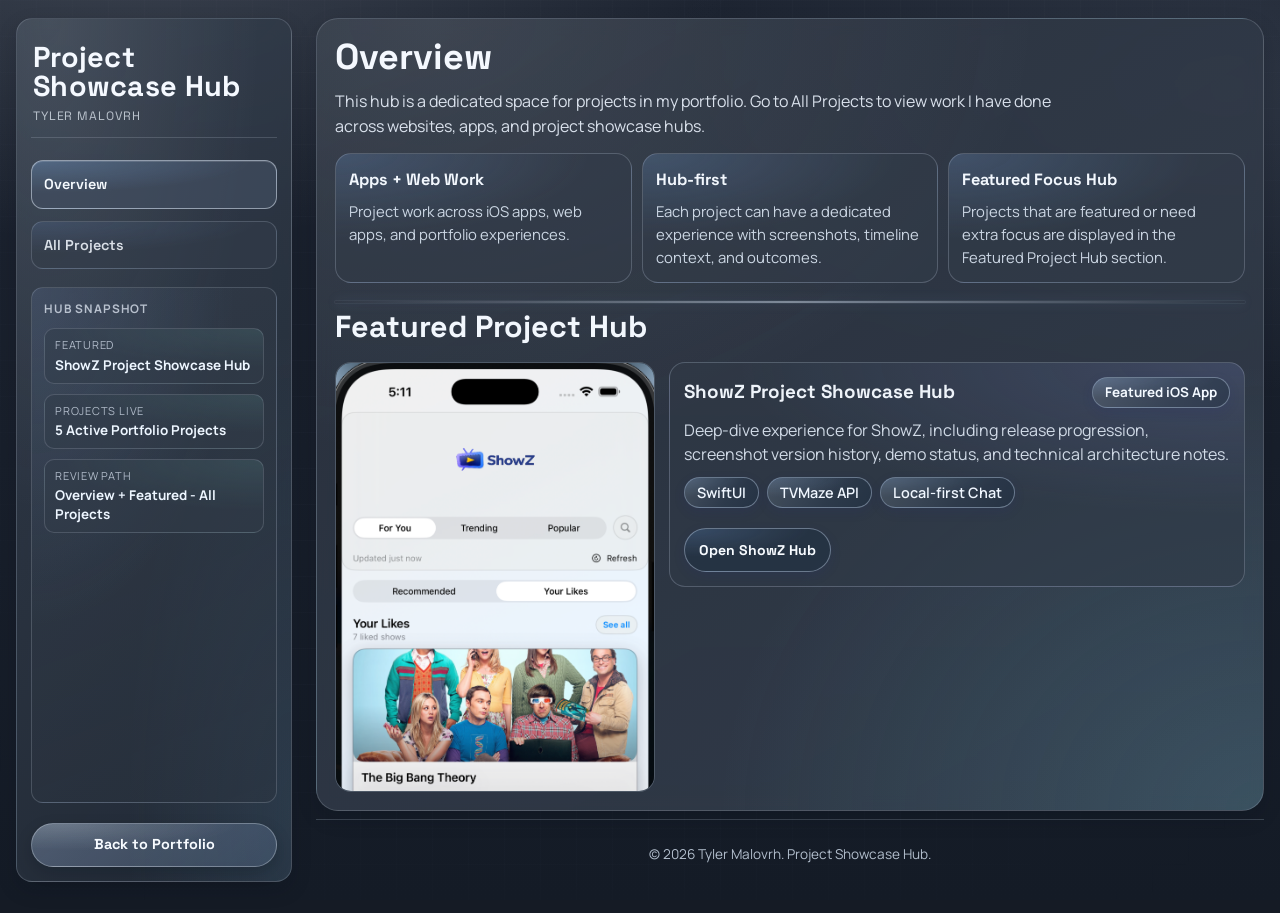
==== projects-hub.html @ 66a9baf5 "Updates" ====
<!DOCTYPE html>
<html lang="en">
<head>
    <meta charset="UTF-8">
    <meta name="viewport" content="width=device-width, initial-scale=1.0">
    <meta name="description" content="Project Showcase Hub for Tyler Malovrh: central access to ShowZ, product demos, live apps, and technical project context.">
    <meta name="theme-color" content="#09101b">
    <title>Project Showcase Hub | Tyler Malovrh</title>
    <link rel="preconnect" href="https://fonts.googleapis.com">
    <link rel="preconnect" href="https://fonts.gstatic.com" crossorigin>
    <link href="https://fonts.googleapis.com/css2?family=Manrope:wght@400;500;600;700&family=Space+Grotesk:wght@500;600;700&display=swap" rel="stylesheet">
    <link rel="stylesheet" href="projects-hub.css">
</head>
<body class="projects-hub-page">
    <a class="projects-hub-skip" href="#projects-hub-main">Skip to project hubs</a>
    <div class="projects-hub-bg" aria-hidden="true"></div>

    <header class="projects-hub-topbar" aria-label="Project hub navigation">
        <div class="projects-hub-topbar-inner">
            <a href="#overview" class="projects-hub-brand" aria-label="Project Showcase Hub home">
                <span class="projects-hub-brand-title">Project Showcase Hub</span>
                <span class="projects-hub-brand-subtitle">Tyler Malovrh</span>
            </a>
            <nav class="projects-hub-nav" aria-label="Project hub sections">
                <a href="#overview">Overview</a>
                <a href="#all-projects">All Projects</a>
            </nav>
            <aside class="projects-hub-snapshot" aria-label="Project hub snapshot">
                <p class="projects-hub-snapshot-title">Hub Snapshot</p>
                <ul class="projects-hub-snapshot-list">
                    <li><span>Featured</span><strong>ShowZ Project Showcase Hub</strong></li>
                    <li><span>Projects Live</span><strong>5 Active Portfolio Projects</strong></li>
                    <li><span>Review Path</span><strong>Overview + Featured - All Projects</strong></li>
                </ul>
            </aside>
            <a href="index.html#projects" class="projects-hub-btn">Back to Portfolio</a>
        </div>
    </header>

    <main class="projects-hub-shell" id="projects-hub-main">
        <section class="projects-hub-panel" id="overview" aria-labelledby="projects-hub-title">
            <h1 id="projects-hub-title">Overview</h1>
            <p class="projects-hub-copy">
                This hub is a dedicated space for projects in my portfolio. Go to All Projects to view work I have done across websites,
                apps, and project showcase hubs.
            </p>
            <div class="projects-hub-meta" aria-label="Project hub overview">
                <article class="projects-hub-meta-card">
                    <h2>Apps + Web Work</h2>
                    <p>Project work across iOS apps, web apps, and portfolio experiences.</p>
                </article>
                <article class="projects-hub-meta-card">
                    <h2>Hub-first</h2>
                    <p>Each project can have a dedicated experience with screenshots, timeline context, and outcomes.</p>
                </article>
                <article class="projects-hub-meta-card">
                    <h2>Featured Focus Hub</h2>
                    <p>Projects that are featured or need extra focus are displayed in the Featured Project Hub section.</p>
                </article>
            </div>
            <div class="projects-hub-section-divider" aria-hidden="true"></div>
            <h2 class="projects-hub-subheading">Featured Project Hub</h2>
            <article class="projects-hub-feature-card" id="showz">
                <div class="projects-hub-feature-frame">
                    <img src="assets/showz/screens/showz-v3-foryou-liked.png" alt="ShowZ featured preview screenshot" loading="lazy" decoding="async">
                </div>
                <div class="projects-hub-feature-copy">
                    <div class="projects-hub-feature-head">
                        <h3>ShowZ Project Showcase Hub</h3>
                        <span class="projects-hub-pill">Featured iOS App</span>
                    </div>
                    <p>
                        Deep-dive experience for ShowZ, including release progression, screenshot version history, demo status,
                        and technical architecture notes.
                    </p>
                    <div class="projects-hub-tag-list" aria-label="ShowZ tags">
                        <span class="projects-hub-tag">SwiftUI</span>
                        <span class="projects-hub-tag">TVMaze API</span>
                        <span class="projects-hub-tag">Local-first Chat</span>
                    </div>
                    <div class="projects-hub-actions">
                        <a href="showz-showcase.html" class="projects-hub-btn projects-hub-btn-featured">Open ShowZ Hub</a>
                    </div>
                </div>
            </article>
        </section>

        <section class="projects-hub-panel" id="all-projects" aria-labelledby="all-projects-title">
            <h2 id="all-projects-title">All Projects</h2>
            <p class="projects-hub-helper">Browse every active project from one place!</p>
            <div class="projects-hub-grid">
                <article class="projects-hub-card projects-hub-card-wide" id="showz-all">
                    <div class="projects-hub-card-head">
                        <h3><span class="projects-hub-inline-badge">New</span>ShowZ</h3>
                        <div class="projects-hub-pill-group" aria-label="ShowZ tags">
                            <span class="projects-hub-pill">Featured iOS App</span>
                        </div>
                    </div>
                    <p>Native SwiftUI iOS app for TV show discovery with personalized recommendations and immersive chat.</p>
                    <div class="projects-hub-actions">
                        <a href="showz-showcase.html" class="projects-hub-btn projects-hub-btn-featured">View Hub</a>
                    </div>
                </article>

                <article class="projects-hub-card" id="protify">
                    <div class="projects-hub-card-head">
                        <h3>Protify AI-Powered Calendar App</h3>
                        <span class="projects-hub-pill">Product Demo</span>
                    </div>
                    <p>Context-aware scheduling demo with AI recommendations and multi-signal planning concepts.</p>
                    <div class="projects-hub-actions">
                        <a href="ProtifyExpoDemo.mp4" class="projects-hub-btn" target="_blank" rel="noopener">View Video</a>
                        <a href="Protify_Poster.pdf" class="projects-hub-btn projects-hub-btn-muted" target="_blank" rel="noopener">View Poster</a>
                    </div>
                </article>

                <article class="projects-hub-card" id="collabconnect">
                    <div class="projects-hub-card-head">
                        <h3>CollabConnect</h3>
                        <span class="projects-hub-pill">Web App</span>
                    </div>
                    <p>Collaboration MVP focused on usability across desktop and mobile workflows.</p>
                    <div class="projects-hub-actions">
                        <a href="https://tmal1652.github.io/CollabConnect/" class="projects-hub-btn" target="_blank" rel="noopener">View Website</a>
                    </div>
                </article>

                <article class="projects-hub-card" id="cleartext">
                    <div class="projects-hub-card-head">
                        <h3>ClearText AI</h3>
                        <span class="projects-hub-pill">Accessibility Tool</span>
                    </div>
                    <p>Summarization + narration concept for accessibility-first reading and comprehension support.</p>
                    <div class="projects-hub-actions">
                        <a href="https://tmal1652.github.io/Tmal1652.github.io-ClearTextAI/" class="projects-hub-btn" target="_blank" rel="noopener">View Website</a>
                    </div>
                </article>

                <article class="projects-hub-card" id="portfolio-project">
                    <div class="projects-hub-card-head">
                        <h3>Portfolio Website</h3>
                        <span class="projects-hub-pill">Developer Portfolio</span>
                    </div>
                    <p>Portfolio showcasing about me, tech stack, core strengths, project showcase hub, work experience, education, recommendation letters, and diploma, all created to showcase my work and skills.</p>
                    <div class="projects-hub-actions">
                        <a href="https://tmal1652.github.io/" class="projects-hub-btn" target="_blank" rel="noopener">View Live Portfolio</a>
                        <a href="https://github.com/Tmal1652/Tmal1652.github.io" class="projects-hub-btn projects-hub-btn-muted" target="_blank" rel="noopener">View on GitHub</a>
                    </div>
                </article>
            </div>
        </section>
    </main>

    <footer class="projects-hub-footer">
        <p>&copy; 2026 Tyler Malovrh. Project Showcase Hub.</p>
    </footer>

    <script>
        (() => {
            const sectionIds = ['overview', 'all-projects'];
            const panels = sectionIds
                .map((id) => document.getElementById(id))
                .filter(Boolean);
            const navLinks = Array.from(document.querySelectorAll('.projects-hub-nav a[href^="#"]'));
            const resolveSectionFromHash = (hash) => {
                const normalized = (hash || '').replace('#', '').toLowerCase();
                if (sectionIds.includes(normalized)) return normalized;
                return 'overview';
            };

            const setActiveSection = (id) => {
                const target = sectionIds.includes(id) ? id : 'overview';

                panels.forEach((panel) => {
                    const isActive = panel.id === target;
                    panel.hidden = !isActive;
                    panel.classList.toggle('is-active', isActive);
                    panel.setAttribute('aria-hidden', String(!isActive));
                });

                navLinks.forEach((link) => {
                    const linkId = link.getAttribute('href').slice(1);
                    const isActive = linkId === target;
                    link.classList.toggle('is-active', isActive);
                    if (isActive) {
                        link.setAttribute('aria-current', 'location');
                    } else {
                        link.removeAttribute('aria-current');
                    }
                });
            };

            const syncFromHash = () => {
                setActiveSection(resolveSectionFromHash(window.location.hash));
            };

            navLinks.forEach((link) => {
                link.addEventListener('click', () => {
                    const href = link.getAttribute('href') || '';
                    if (!href.startsWith('#')) return;
                    setActiveSection(resolveSectionFromHash(href));
                });
            });

            window.addEventListener('hashchange', syncFromHash);
            syncFromHash();
        })();
    </script>
</body>
</html>
---- projects-hub.css ----
/* Project Showcase Hub page */

.projects-hub-page {
    --hub-bg: #151b25;
    --hub-surface: rgba(56, 66, 81, 0.82);
    --hub-surface-soft: rgba(44, 52, 64, 0.76);
    --hub-border: rgba(191, 200, 212, 0.22);
    --hub-border-strong: rgba(214, 222, 233, 0.36);
    --hub-text: #eef3f9;
    --hub-muted: rgba(207, 215, 225, 0.86);
    --hub-accent-blue: rgba(110, 147, 199, 0.28);
    --hub-accent-cyan: rgba(96, 171, 190, 0.2);
    --hub-accent-indigo: rgba(126, 134, 206, 0.2);
    --hub-radius-lg: 22px;
    --hub-radius-md: 16px;
    --hub-shadow: 0 8px 20px rgba(8, 14, 24, 0.16);

    margin: 0;
    min-height: 100vh;
    width: 100%;
    box-sizing: border-box;
    background: var(--hub-bg);
    color: var(--hub-text);
    font-family: 'Manrope', 'Montserrat', sans-serif;
    line-height: 1.55;
    padding: 14px 12px 30px;
    padding-bottom: calc(30px + env(safe-area-inset-bottom, 0px));
}

.projects-hub-page *,
.projects-hub-page *::before,
.projects-hub-page *::after {
    box-sizing: border-box;
}

.projects-hub-page h1,
.projects-hub-page h2,
.projects-hub-page h3,
.projects-hub-brand,
.projects-hub-btn,
.projects-hub-nav a {
    font-family: 'Space Grotesk', 'Manrope', sans-serif;
}

.projects-hub-page section {
    scroll-margin-top: 84px;
}

.projects-hub-skip {
    position: absolute;
    top: -56px;
    left: 12px;
    z-index: 60;
    min-height: 44px;
    display: inline-flex;
    align-items: center;
    padding: 10px 14px;
    border-radius: 10px;
    border: 1px solid var(--hub-border-strong);
    background: rgba(9, 17, 27, 0.95);
    color: #f7fbff;
    text-decoration: none;
    font-weight: 700;
    transition: top 0.15s ease;
}

.projects-hub-skip:focus-visible {
    top: 12px;
}

.projects-hub-bg {
    position: fixed;
    inset: 0;
    z-index: -2;
    pointer-events: none;
    background:
        radial-gradient(980px 520px at 10% -10%, rgba(189, 198, 210, 0.2), transparent 64%),
        radial-gradient(860px 460px at 96% 10%, rgba(132, 146, 167, 0.16), transparent 66%),
        linear-gradient(180deg, #1c2330 0%, #141b26 100%);
}

.projects-hub-bg::before {
    content: "";
    position: absolute;
    inset: 0;
    background-image:
        linear-gradient(rgba(178, 190, 206, 0.02) 1px, transparent 1px),
        linear-gradient(90deg, rgba(178, 190, 206, 0.02) 1px, transparent 1px);
    background-size: 36px 36px;
    -webkit-mask-image: radial-gradient(circle at 50% 25%, black 0%, black 58%, transparent 94%);
    mask-image: radial-gradient(circle at 50% 25%, black 0%, black 58%, transparent 94%);
}

.projects-hub-topbar {
    width: min(1140px, 100%);
    margin: 0 auto 12px;
    position: sticky;
    top: 10px;
    z-index: 20;
}

.projects-hub-topbar-inner {
    display: flex;
    align-items: center;
    justify-content: space-between;
    gap: 14px;
    border: 1px solid var(--hub-border);
    border-radius: var(--hub-radius-md);
    padding: 10px 12px;
    background:
        radial-gradient(160% 120% at 12% 0%, rgba(224, 230, 238, 0.11), transparent 48%),
        radial-gradient(96% 90% at 100% 92%, rgba(95, 146, 184, 0.14), transparent 62%),
        linear-gradient(132deg, rgba(52, 62, 76, 0.86), rgba(37, 46, 58, 0.82));
    box-shadow: var(--hub-shadow);
    backdrop-filter: blur(8px) saturate(112%);
    -webkit-backdrop-filter: blur(8px) saturate(112%);
}

.projects-hub-brand {
    text-decoration: none;
    color: #f5f9ff;
    display: inline-flex;
    flex-direction: column;
    gap: 2px;
    min-width: 0;
}

.projects-hub-brand-title {
    font-size: 1.04rem;
    font-weight: 700;
    line-height: 1.15;
}

.projects-hub-brand-subtitle {
    font-size: 0.75rem;
    letter-spacing: 0.07em;
    text-transform: uppercase;
    color: var(--hub-muted);
}

.projects-hub-nav {
    display: flex;
    align-items: center;
    justify-content: center;
    gap: 14px;
    flex-wrap: wrap;
}

.projects-hub-nav a {
    color: rgba(236, 242, 248, 0.9);
    text-decoration: none;
    min-height: 44px;
    display: inline-flex;
    align-items: center;
    padding: 0 4px;
    font-size: 0.88rem;
    font-weight: 600;
    position: relative;
}

.projects-hub-nav a::after {
    content: "";
    position: absolute;
    left: 0;
    right: 0;
    bottom: 9px;
    height: 2px;
    border-radius: 999px;
    background: linear-gradient(90deg, rgba(167, 199, 233, 0.8), rgba(209, 235, 247, 0.92), rgba(145, 196, 186, 0.8));
    transform: scaleX(0);
    opacity: 0;
    transition: transform 0.16s ease, opacity 0.16s ease;
}

.projects-hub-nav a:hover::after,
.projects-hub-nav a:focus-visible::after {
    transform: scaleX(1);
    opacity: 1;
}

.projects-hub-nav a.is-active {
    color: #f7fbff;
}

.projects-hub-nav a.is-active::after {
    transform: scaleX(1);
    opacity: 1;
}

.projects-hub-snapshot {
    display: none;
}

.projects-hub-shell {
    width: min(1140px, 100%);
    margin: 0 auto;
    display: grid;
    gap: 16px;
}

.projects-hub-panel {
    border: 1px solid var(--hub-border);
    border-radius: var(--hub-radius-lg);
    padding: 18px;
    background:
        radial-gradient(140% 120% at 12% 0%, rgba(222, 228, 237, 0.1), transparent 46%),
        radial-gradient(90% 88% at 100% 100%, var(--hub-accent-cyan), transparent 64%),
        linear-gradient(150deg, var(--hub-surface-soft), var(--hub-surface));
    box-shadow: var(--hub-shadow);
    backdrop-filter: blur(8px) saturate(108%);
    -webkit-backdrop-filter: blur(8px) saturate(108%);
    min-width: 0;
}

.projects-hub-panel[hidden] {
    display: none !important;
}

.projects-hub-panel.is-active {
    animation: projectsHubPanelFade 0.2s ease;
}

@keyframes projectsHubPanelFade {
    from {
        opacity: 0.72;
        transform: translateY(4px);
    }

    to {
        opacity: 1;
        transform: translateY(0);
    }
}

.projects-hub-page h1 {
    margin: 0;
    font-size: clamp(1.7rem, 3.3vw, 2.25rem);
    line-height: 1.12;
    color: #f4f8fe;
}

.projects-hub-page h2 {
    margin: 0;
    font-size: clamp(1.45rem, 2.8vw, 1.9rem);
    color: #f2f7fd;
}

.projects-hub-copy {
    margin: 12px 0 0;
    max-width: 74ch;
    color: rgba(228, 236, 246, 0.94);
    font-size: 1rem;
}

.projects-hub-subheading {
    margin: 18px 0 0;
    font-size: clamp(1.3rem, 2.4vw, 1.7rem);
}

.projects-hub-section-divider {
    margin-top: 18px;
    height: 2px;
    border: 0;
    border-radius: 999px;
    background: linear-gradient(90deg, rgba(196, 209, 226, 0), rgba(196, 209, 226, 0.54), rgba(196, 209, 226, 0));
    box-shadow: 0 0 0 1px rgba(196, 209, 226, 0.06), 0 0 12px rgba(142, 183, 228, 0.22);
}

.projects-hub-helper {
    margin: 10px 0 0;
    color: rgba(220, 231, 244, 0.9);
    font-size: 0.96rem;
}

.projects-hub-meta {
    margin-top: 14px;
    display: grid;
    grid-template-columns: repeat(3, minmax(0, 1fr));
    gap: 10px;
}

.projects-hub-meta-card,
.projects-hub-card {
    border-radius: var(--hub-radius-md);
    border: 1px solid rgba(188, 201, 218, 0.26);
    background:
        radial-gradient(130% 100% at 0% 0%, var(--hub-accent-blue), transparent 66%),
        rgba(51, 60, 74, 0.62);
    padding: 13px;
}

.projects-hub-card {
    display: flex;
    flex-direction: column;
    gap: 10px;
    min-height: 208px;
}

.projects-hub-meta-card h2 {
    margin: 0 0 8px;
    font-size: 1.02rem;
}

.projects-hub-meta-card p {
    margin: 0;
    color: rgba(217, 228, 241, 0.92);
    font-size: 0.93rem;
}

.projects-hub-feature-card {
    margin-top: 12px;
    display: grid;
    grid-template-columns: minmax(220px, 320px) minmax(0, 1fr);
    gap: 14px;
    align-items: start;
}

.projects-hub-feature-frame {
    border-radius: var(--hub-radius-md);
    border: 1px solid rgba(188, 201, 218, 0.3);
    background: rgba(28, 37, 51, 0.84);
    overflow: hidden;
    max-height: 430px;
}

.projects-hub-feature-frame img {
    width: 100%;
    height: 430px;
    max-height: none;
    object-fit: cover;
    object-position: center top;
    display: block;
}

.projects-hub-feature-copy {
    border-radius: var(--hub-radius-md);
    border: 1px solid rgba(188, 201, 218, 0.26);
    background:
        radial-gradient(130% 100% at 100% 0%, var(--hub-accent-indigo), transparent 68%),
        rgba(49, 58, 72, 0.62);
    padding: 14px;
    display: grid;
    gap: 10px;
    align-content: start;
    min-height: 0;
}

.projects-hub-feature-head,
.projects-hub-card-head {
    display: grid;
    grid-template-columns: minmax(0, 1fr) auto;
    align-items: flex-start;
    gap: 10px;
}

.projects-hub-feature-head h3,
.projects-hub-card-head h3 {
    margin: 0;
    font-size: 1.18rem;
    min-width: 0;
}

.projects-hub-inline-badge {
    display: inline-flex;
    align-items: center;
    justify-content: center;
    margin-right: 8px;
    padding: 4px 10px;
    border-radius: 999px;
    border: 1px solid rgba(168, 214, 174, 0.64);
    background:
        radial-gradient(130% 100% at 0% 0%, rgba(136, 210, 146, 0.26), transparent 66%),
        rgba(39, 76, 57, 0.76);
    color: #e9fff0;
    font-size: 0.74rem;
    font-weight: 700;
    line-height: 1;
    letter-spacing: 0.03em;
    text-transform: uppercase;
    vertical-align: middle;
}

.projects-hub-pill-group {
    display: inline-flex;
    flex-wrap: wrap;
    gap: 8px;
    align-items: center;
    justify-content: flex-end;
}

.projects-hub-feature-copy p,
.projects-hub-card p {
    margin: 0;
    color: rgba(222, 232, 244, 0.92);
}

.projects-hub-pill {
    display: inline-flex;
    align-items: center;
    justify-content: center;
    width: auto;
    height: auto;
    min-height: 0;
    padding: 6px 12px;
    border-radius: 999px;
    border: 1px solid rgba(167, 185, 207, 0.52);
    background:
        radial-gradient(140% 110% at 0% 0%, rgba(126, 168, 224, 0.26), transparent 64%),
        rgba(44, 58, 77, 0.72);
    box-shadow: 0 4px 12px rgba(31, 38, 135, 0.12);
    color: #f2f8ff;
    font-size: 0.84rem;
    font-weight: 700;
    line-height: 1.2;
    white-space: nowrap;
    position: relative;
    overflow: hidden;
}

.projects-hub-tag-list {
    display: flex;
    flex-wrap: wrap;
    gap: 8px;
    align-items: center;
}

.projects-hub-tag {
    display: inline-flex;
    align-items: center;
    justify-content: center;
    width: auto;
    height: auto;
    min-height: 0;
    padding: 6px 12px;
    border-radius: 999px;
    border: 1px solid rgba(167, 185, 207, 0.52);
    background:
        radial-gradient(130% 100% at 0% 0%, rgba(116, 160, 219, 0.22), transparent 66%),
        rgba(36, 50, 68, 0.74);
    box-shadow: 0 4px 12px rgba(31, 38, 135, 0.12);
    color: #eff6ff;
    font-size: 0.9rem;
    font-weight: 600;
    line-height: 1.2;
    position: relative;
    overflow: hidden;
}

.projects-hub-pill::after,
.projects-hub-tag::after {
    content: "";
    position: absolute;
    inset: 0;
    background: linear-gradient(120deg, rgba(255, 255, 255, 0.2), rgba(255, 255, 255, 0.05) 60%, rgba(255, 255, 255, 0));
    pointer-events: none;
    opacity: 0.72;
}

.projects-hub-grid {
    margin-top: 14px;
    display: grid;
    grid-template-columns: repeat(2, minmax(0, 1fr));
    gap: 14px;
}

.projects-hub-card-wide {
    grid-column: 1 / -1;
}

.projects-hub-actions {
    display: flex;
    flex-wrap: wrap;
    gap: 10px;
    margin-top: 8px;
}

.projects-hub-card > .projects-hub-actions {
    margin-top: auto;
}

.projects-hub-feature-copy .projects-hub-actions {
    margin-top: 10px;
    align-self: start;
}

.projects-hub-btn {
    display: inline-flex;
    align-items: center;
    justify-content: center;
    min-height: 44px;
    padding: 10px 16px;
    border-radius: 999px;
    border: 1px solid var(--hub-border-strong);
    background:
        radial-gradient(150% 130% at 12% 0%, rgba(235, 241, 248, 0.2), transparent 48%),
        linear-gradient(142deg, rgba(133, 154, 184, 0.42), rgba(95, 119, 150, 0.34));
    color: #f7fbff;
    text-decoration: none;
    font-size: 0.9rem;
    font-weight: 700;
    line-height: 1.1;
    box-shadow: 0 6px 16px rgba(6, 12, 22, 0.2);
}

.projects-hub-btn:hover {
    border-color: rgba(225, 235, 246, 0.7);
    text-decoration: none;
    transform: translateY(-1px);
}

.projects-hub-btn-featured {
    padding: 8px 14px;
    font-size: 0.88rem;
    border-color: rgba(167, 185, 207, 0.52);
    background:
        radial-gradient(130% 100% at 0% 0%, rgba(116, 160, 219, 0.24), transparent 66%),
        rgba(36, 50, 68, 0.76);
    box-shadow: 0 4px 12px rgba(31, 38, 135, 0.12);
}

.projects-hub-btn-featured:hover {
    border-color: rgba(205, 222, 241, 0.64);
    background:
        radial-gradient(130% 100% at 0% 0%, rgba(126, 172, 235, 0.28), transparent 66%),
        rgba(44, 60, 82, 0.8);
}

.projects-hub-btn-muted {
    background:
        radial-gradient(150% 130% at 12% 0%, rgba(224, 233, 244, 0.14), transparent 48%),
        linear-gradient(142deg, rgba(105, 122, 145, 0.36), rgba(84, 98, 118, 0.3));
}

.projects-hub-footer {
    width: min(1140px, 100%);
    margin: 10px auto 0;
    padding: 10px 0 2px;
    border-top: 1px solid rgba(184, 199, 218, 0.24);
    text-align: center;
    color: rgba(204, 216, 232, 0.86);
    font-size: 0.85rem;
}

.projects-hub-page a:focus-visible {
    outline: 2px solid rgba(205, 229, 245, 0.96);
    outline-offset: 3px;
}

@media (min-width: 1280px) {
    .projects-hub-page {
        display: grid;
        grid-template-columns: minmax(248px, 276px) minmax(0, 1fr);
        column-gap: 24px;
        justify-content: center;
        align-content: start;
        padding: 18px 16px 30px;
        width: 100%;
        max-width: 1420px;
        margin: 0 auto;
    }

    .projects-hub-topbar {
        grid-column: 1;
        grid-row: 1 / span 2;
        width: 100%;
        margin: 0;
        position: sticky;
        top: 18px;
        align-self: start;
        z-index: 24;
    }

    .projects-hub-topbar-inner {
        min-height: calc(100vh - 36px);
        display: flex;
        flex-direction: column;
        align-items: stretch;
        justify-content: flex-start;
        gap: 18px;
        padding: 18px 14px 14px;
    }

    .projects-hub-brand {
        padding: 6px 2px 12px;
        border-bottom: 1px solid rgba(196, 206, 220, 0.2);
        gap: 6px;
    }

    .projects-hub-brand-title {
        font-size: 1.8rem;
        line-height: 1;
        letter-spacing: 0.01em;
    }

    .projects-hub-brand-subtitle {
        font-size: 0.76rem;
    }

    .projects-hub-nav {
        display: grid;
        grid-template-columns: 1fr;
        gap: 12px;
        justify-items: stretch;
        margin-top: 4px;
    }

    .projects-hub-nav a {
        display: block;
        width: 100%;
        min-height: 44px;
        border-radius: 12px;
        border: 1px solid rgba(193, 203, 216, 0.22);
        background:
            radial-gradient(136% 100% at 0% 0%, rgba(111, 149, 205, 0.2), transparent 68%),
            rgba(52, 61, 74, 0.58);
        padding: 12px 12px;
        font-size: 0.9rem;
        text-align: left;
    }

    .projects-hub-nav a::after {
        display: none;
    }

    .projects-hub-nav a.is-active {
        border-color: rgba(220, 230, 242, 0.54);
        background:
            radial-gradient(132% 100% at 0% 0%, rgba(124, 170, 226, 0.3), transparent 68%),
            rgba(66, 78, 96, 0.72);
        box-shadow: inset 0 1px 0 rgba(245, 249, 255, 0.14);
    }

    .projects-hub-snapshot {
        display: flex;
        flex-direction: column;
        align-items: stretch;
        justify-content: flex-start;
        gap: 10px;
        flex: 1 1 auto;
        min-height: 140px;
        border: 1px solid rgba(193, 203, 216, 0.22);
        border-radius: 12px;
        background:
            radial-gradient(126% 100% at 0% 0%, rgba(117, 146, 198, 0.18), transparent 66%),
            linear-gradient(160deg, rgba(52, 61, 74, 0.56), rgba(43, 51, 63, 0.5));
        padding: 12px;
    }

    .projects-hub-snapshot-title {
        margin: 0;
        font-size: 0.74rem;
        letter-spacing: 0.08em;
        text-transform: uppercase;
        color: rgba(208, 217, 229, 0.84);
        font-weight: 700;
    }

    .projects-hub-snapshot-list {
        list-style: none;
        margin: 0;
        padding: 0;
        display: grid;
        gap: 10px;
        width: 100%;
        align-content: start;
    }

    .projects-hub-snapshot-list li {
        border: 1px solid rgba(191, 201, 214, 0.2);
        border-radius: 10px;
        background:
            radial-gradient(130% 100% at 100% 0%, rgba(104, 166, 162, 0.16), transparent 70%),
            rgba(51, 60, 74, 0.52);
        padding: 9px 10px;
        display: grid;
        gap: 4px;
    }

    .projects-hub-snapshot-list span {
        font-size: 0.69rem;
        letter-spacing: 0.07em;
        text-transform: uppercase;
        color: rgba(203, 214, 227, 0.82);
        line-height: 1.2;
    }

    .projects-hub-snapshot-list strong {
        font-size: 0.84rem;
        color: #edf6ff;
        line-height: 1.35;
        font-weight: 700;
    }

    .projects-hub-topbar .projects-hub-btn {
        width: 100%;
        margin-top: 2px;
        min-height: 44px;
    }

    .projects-hub-shell {
        grid-column: 2;
        grid-row: 1;
        width: 100%;
        max-width: 1120px;
        margin: 0;
        min-width: 0;
    }

    .projects-hub-footer {
        grid-column: 2;
        grid-row: 2;
        width: 100%;
        margin: 8px 0 2px;
        min-width: 0;
    }

    .projects-hub-page section {
        scroll-margin-top: 16px;
    }
}

@media (max-width: 980px) {
    .projects-hub-meta,
    .projects-hub-grid,
    .projects-hub-feature-card {
        grid-template-columns: 1fr;
    }

    .projects-hub-card-wide {
        grid-column: auto;
    }
}

@media (max-width: 768px) {
    .projects-hub-page {
        padding: 10px 10px 24px;
        padding-bottom: calc(24px + env(safe-area-inset-bottom, 0px));
    }

    .projects-hub-topbar-inner {
        flex-direction: column;
        align-items: stretch;
        gap: 8px;
    }

    .projects-hub-nav {
        justify-content: space-between;
        gap: 10px;
    }

    .projects-hub-nav a {
        font-size: 0.83rem;
    }

    .projects-hub-btn {
        width: 100%;
    }

    .projects-hub-panel {
        padding: 14px;
        border-radius: 18px;
    }

    .projects-hub-section-divider {
        margin-top: 12px;
        height: 1px;
        box-shadow: none;
    }

    .projects-hub-feature-frame {
        max-height: none;
    }

    .projects-hub-feature-frame img {
        height: auto;
        max-height: 440px;
    }

    .projects-hub-card-head {
        grid-template-columns: 1fr;
        gap: 8px;
    }

    .projects-hub-card-head .projects-hub-pill,
    .projects-hub-card-head .projects-hub-pill-group {
        justify-self: flex-start;
    }
}

@media (max-width: 420px) {
    .projects-hub-page {
        padding-left: 8px;
        padding-right: 8px;
    }

    .projects-hub-nav {
        justify-content: center;
    }

    .projects-hub-nav a {
        font-size: 0.78rem;
    }
}

@media (prefers-reduced-motion: reduce) {
    .projects-hub-page *,
    .projects-hub-page *::before,
    .projects-hub-page *::after {
        animation: none !important;
        transition: none !important;
        scroll-behavior: auto !important;
    }
}

@media (forced-colors: active) {
    .projects-hub-page a:focus-visible {
        outline: 2px solid Highlight;
    }
}
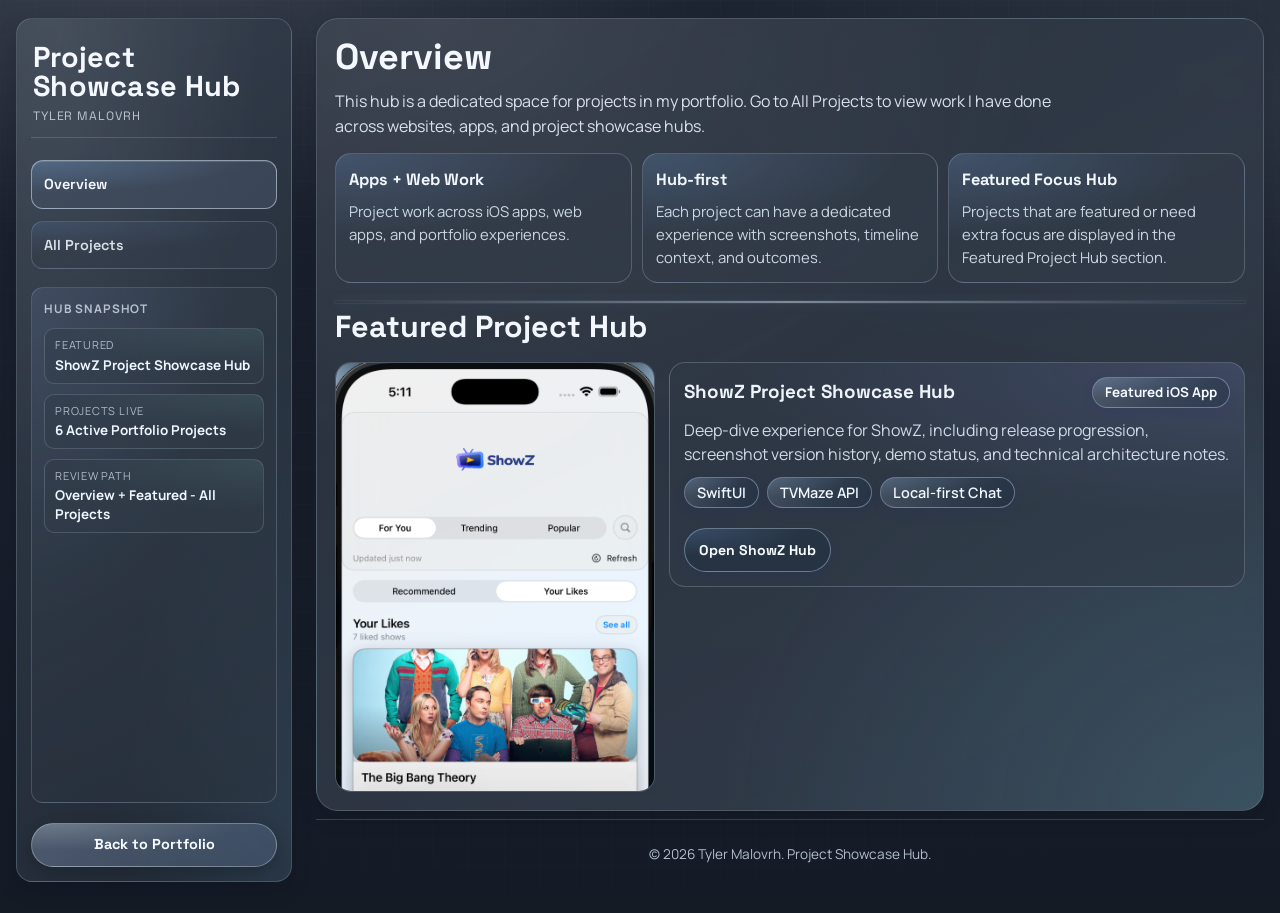
==== commit 1ffe76a9: "Add a dedicated World Tour Project Showcase Hub and integrate it into the main Project Showcase Hub." ====
--- a/projects-hub.html
+++ b/projects-hub.html
@@ -3,7 +3,7 @@
 <head>
     <meta charset="UTF-8">
     <meta name="viewport" content="width=device-width, initial-scale=1.0">
-    <meta name="description" content="Project Showcase Hub for Tyler Malovrh: central access to ShowZ, product demos, live apps, and technical project context.">
+    <meta name="description" content="Project Showcase Hub for Tyler Malovrh: central access to ShowZ, World Tour, product demos, live apps, and technical project context.">
     <meta name="theme-color" content="#09101b">
     <title>Project Showcase Hub | Tyler Malovrh</title>
     <link rel="preconnect" href="https://fonts.googleapis.com">
@@ -29,7 +29,7 @@
                 <p class="projects-hub-snapshot-title">Hub Snapshot</p>
                 <ul class="projects-hub-snapshot-list">
                     <li><span>Featured</span><strong>ShowZ Project Showcase Hub</strong></li>
-                    <li><span>Projects Live</span><strong>5 Active Portfolio Projects</strong></li>
+                    <li><span>Projects Live</span><strong>6 Active Portfolio Projects</strong></li>
                     <li><span>Review Path</span><strong>Overview + Featured - All Projects</strong></li>
                 </ul>
             </aside>
@@ -111,6 +111,17 @@
                     <div class="projects-hub-actions">
                         <a href="ProtifyExpoDemo.mp4" class="projects-hub-btn" target="_blank" rel="noopener">View Video</a>
                         <a href="Protify_Poster.pdf" class="projects-hub-btn projects-hub-btn-muted" target="_blank" rel="noopener">View Poster</a>
+                    </div>
+                </article>
+
+                <article class="projects-hub-card" id="worldtour">
+                    <div class="projects-hub-card-head">
+                        <h3>World Tour</h3>
+                        <span class="projects-hub-pill">iOS App Hub</span>
+                    </div>
+                    <p>Travel-planning app modernization in progress: rebuilt in SwiftUI with redesigned navigation, richer destination content, and an in-app Guide assistant UI.</p>
+                    <div class="projects-hub-actions">
+                        <a href="worldtour-showcase.html" class="projects-hub-btn projects-hub-btn-featured">View Hub</a>
                     </div>
                 </article>
 
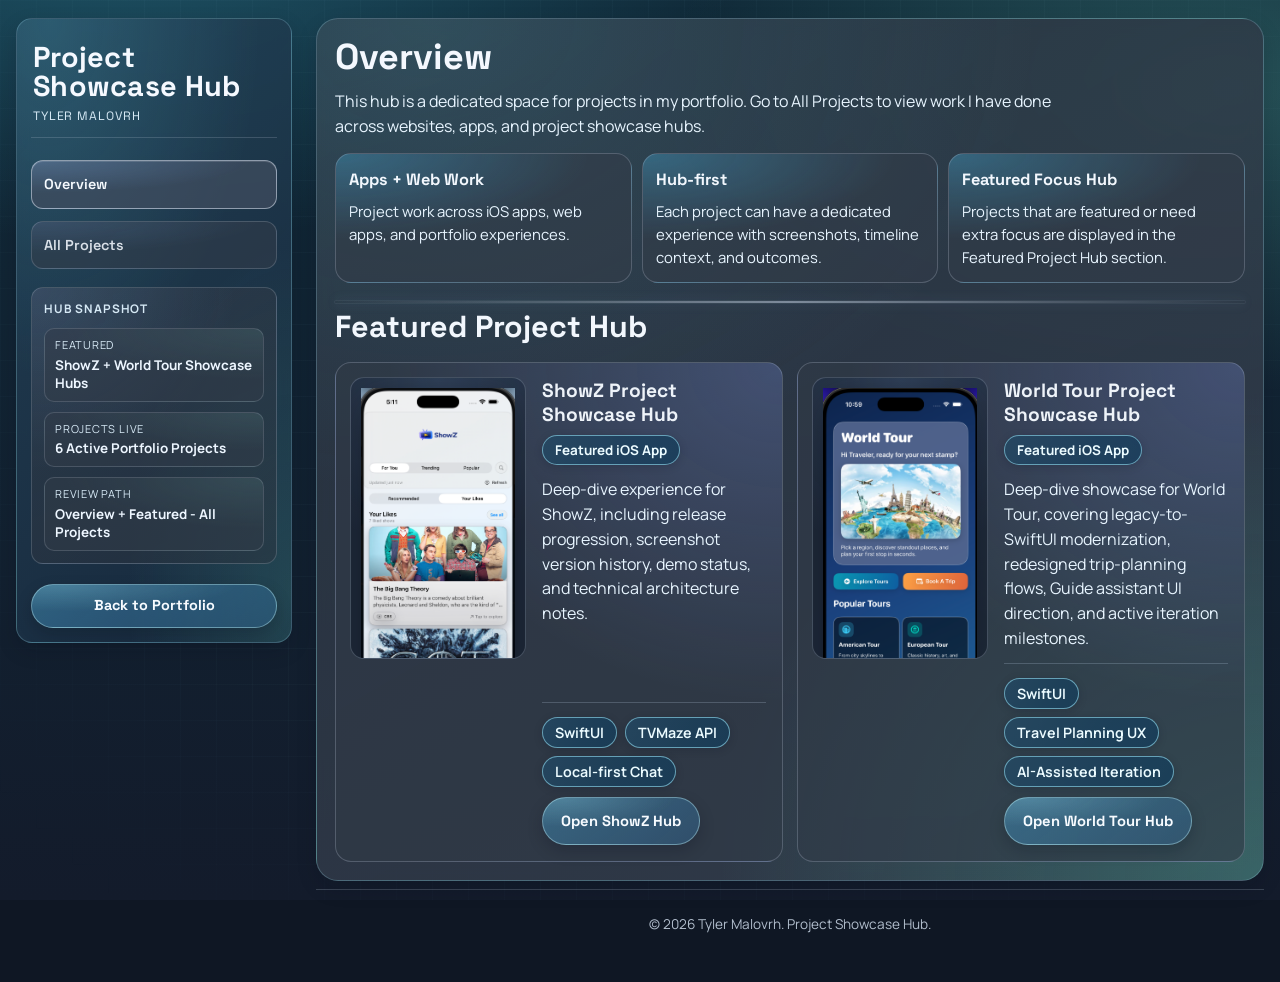
==== commit 3a025c4a: "Theme Updates" ====
--- a/projects-hub.html
+++ b/projects-hub.html
@@ -11,7 +11,7 @@
     <link href="https://fonts.googleapis.com/css2?family=Manrope:wght@400;500;600;700&family=Space+Grotesk:wght@500;600;700&display=swap" rel="stylesheet">
     <link rel="stylesheet" href="projects-hub.css">
 </head>
-<body class="projects-hub-page">
+<body class="projects-hub-page" data-hue="aurora">
     <a class="projects-hub-skip" href="#projects-hub-main">Skip to project hubs</a>
     <div class="projects-hub-bg" aria-hidden="true"></div>
 
@@ -28,7 +28,7 @@
             <aside class="projects-hub-snapshot" aria-label="Project hub snapshot">
                 <p class="projects-hub-snapshot-title">Hub Snapshot</p>
                 <ul class="projects-hub-snapshot-list">
-                    <li><span>Featured</span><strong>ShowZ Project Showcase Hub</strong></li>
+                    <li><span>Featured</span><strong>ShowZ + World Tour Showcase Hubs</strong></li>
                     <li><span>Projects Live</span><strong>6 Active Portfolio Projects</strong></li>
                     <li><span>Review Path</span><strong>Overview + Featured - All Projects</strong></li>
                 </ul>
@@ -60,29 +60,58 @@
             </div>
             <div class="projects-hub-section-divider" aria-hidden="true"></div>
             <h2 class="projects-hub-subheading">Featured Project Hub</h2>
-            <article class="projects-hub-feature-card" id="showz">
-                <div class="projects-hub-feature-frame">
-                    <img src="assets/showz/screens/showz-v3-foryou-liked.png" alt="ShowZ featured preview screenshot" loading="lazy" decoding="async">
-                </div>
-                <div class="projects-hub-feature-copy">
-                    <div class="projects-hub-feature-head">
-                        <h3>ShowZ Project Showcase Hub</h3>
-                        <span class="projects-hub-pill">Featured iOS App</span>
-                    </div>
-                    <p>
-                        Deep-dive experience for ShowZ, including release progression, screenshot version history, demo status,
-                        and technical architecture notes.
-                    </p>
-                    <div class="projects-hub-tag-list" aria-label="ShowZ tags">
-                        <span class="projects-hub-tag">SwiftUI</span>
-                        <span class="projects-hub-tag">TVMaze API</span>
-                        <span class="projects-hub-tag">Local-first Chat</span>
-                    </div>
-                    <div class="projects-hub-actions">
-                        <a href="showz-showcase.html" class="projects-hub-btn projects-hub-btn-featured">Open ShowZ Hub</a>
-                    </div>
-                </div>
-            </article>
+            <div class="projects-hub-feature-list">
+                <article class="projects-hub-feature-card" id="showz">
+                    <div class="projects-hub-feature-frame">
+                        <img src="assets/showz/screens/showz-v3-foryou-liked.png" alt="ShowZ featured preview screenshot" loading="lazy" decoding="async">
+                    </div>
+                    <div class="projects-hub-feature-copy">
+                        <div class="projects-hub-feature-head">
+                            <h3>ShowZ Project Showcase Hub</h3>
+                            <span class="projects-hub-pill">Featured iOS App</span>
+                        </div>
+                        <p>
+                            Deep-dive experience for ShowZ, including release progression, screenshot version history, demo status,
+                            and technical architecture notes.
+                        </p>
+                        <div class="projects-hub-feature-footer">
+                            <div class="projects-hub-tag-list" aria-label="ShowZ tags">
+                                <span class="projects-hub-tag">SwiftUI</span>
+                                <span class="projects-hub-tag">TVMaze API</span>
+                                <span class="projects-hub-tag">Local-first Chat</span>
+                            </div>
+                            <div class="projects-hub-actions">
+                                <a href="showz-showcase.html" class="projects-hub-btn projects-hub-btn-featured">Open ShowZ Hub</a>
+                            </div>
+                        </div>
+                    </div>
+                </article>
+                <article class="projects-hub-feature-card" id="worldtour-featured">
+                    <div class="projects-hub-feature-frame">
+                        <img src="assets/worldtour/screens/worldtour-v2-home.png" alt="World Tour featured preview screenshot" loading="lazy" decoding="async">
+                    </div>
+                    <div class="projects-hub-feature-copy">
+                        <div class="projects-hub-feature-head">
+                            <h3>World Tour Project Showcase Hub</h3>
+                            <span class="projects-hub-pill">Featured iOS App</span>
+                        </div>
+                        <p>
+                            Deep-dive showcase for World Tour, covering legacy-to-SwiftUI modernization, redesigned trip-planning flows,
+                            Guide assistant UI direction, and active iteration milestones.
+                        </p>
+                        <div class="projects-hub-feature-footer">
+                            <div class="projects-hub-tag-list" aria-label="World Tour tags">
+                                <span class="projects-hub-tag">SwiftUI</span>
+                                <span class="projects-hub-tag">Travel Planning UX</span>
+                                <span class="projects-hub-tag">AI-Assisted Iteration</span>
+                            </div>
+                            <div class="projects-hub-actions">
+                                <a href="worldtour-showcase.html" class="projects-hub-btn projects-hub-btn-featured">Open World Tour Hub</a>
+                            </div>
+                        </div>
+                    </div>
+                </article>
+            </div>
         </section>
 
         <section class="projects-hub-panel" id="all-projects" aria-labelledby="all-projects-title">
@@ -116,7 +145,7 @@
 
                 <article class="projects-hub-card" id="worldtour">
                     <div class="projects-hub-card-head">
-                        <h3>World Tour</h3>
+                        <h3><span class="projects-hub-inline-badge">New</span>World Tour</h3>
                         <span class="projects-hub-pill">iOS App Hub</span>
                     </div>
                     <p>Travel-planning app modernization in progress: rebuilt in SwiftUI with redesigned navigation, richer destination content, and an in-app Guide assistant UI.</p>
--- a/projects-hub.css
+++ b/projects-hub.css
@@ -2,15 +2,34 @@
 
 .projects-hub-page {
     --hub-bg: #151b25;
+    --hub-bg-top: #1c2330;
+    --hub-bg-bottom: #141b26;
     --hub-surface: rgba(56, 66, 81, 0.82);
     --hub-surface-soft: rgba(44, 52, 64, 0.76);
     --hub-border: rgba(191, 200, 212, 0.22);
     --hub-border-strong: rgba(214, 222, 233, 0.36);
     --hub-text: #eef3f9;
-    --hub-muted: rgba(207, 215, 225, 0.86);
+    --hub-text-body: #e9f2fc;
+    --hub-muted: #d2e0ee;
+    --hub-chip-bg: rgba(35, 57, 82, 0.76);
+    --hub-chip-border: rgba(166, 208, 238, 0.56);
+    --hub-chip-text: #e9f5ff;
+    --hub-focus-ring: #bdefff;
     --hub-accent-blue: rgba(110, 147, 199, 0.28);
     --hub-accent-cyan: rgba(96, 171, 190, 0.2);
     --hub-accent-indigo: rgba(126, 134, 206, 0.2);
+    --hub-glow-left: rgba(189, 198, 210, 0.2);
+    --hub-glow-right: rgba(132, 146, 167, 0.16);
+    --hub-grid-line: rgba(178, 190, 206, 0.02);
+    --hub-chrome-glow-a: rgba(224, 230, 238, 0.11);
+    --hub-chrome-glow-b: rgba(95, 146, 184, 0.14);
+    --hub-chrome-grad-start: rgba(52, 62, 76, 0.86);
+    --hub-chrome-grad-end: rgba(37, 46, 58, 0.82);
+    --hub-panel-glow: rgba(222, 228, 237, 0.1);
+    --hub-btn-glow: rgba(235, 241, 248, 0.2);
+    --hub-btn-grad-start: rgba(133, 154, 184, 0.42);
+    --hub-btn-grad-end: rgba(95, 119, 150, 0.34);
+    --hub-link-gradient: linear-gradient(90deg, rgba(167, 199, 233, 0.8), rgba(209, 235, 247, 0.92), rgba(145, 196, 186, 0.8));
     --hub-radius-lg: 22px;
     --hub-radius-md: 16px;
     --hub-shadow: 0 8px 20px rgba(8, 14, 24, 0.16);
@@ -27,6 +46,64 @@
     padding-bottom: calc(30px + env(safe-area-inset-bottom, 0px));
 }
 
+.projects-hub-page[data-hue="aurora"] {
+    --hub-bg: #0f1724;
+    --hub-bg-top: #102938;
+    --hub-bg-bottom: #131b2b;
+    --hub-border: rgba(154, 217, 235, 0.26);
+    --hub-border-strong: rgba(188, 240, 247, 0.42);
+    --hub-accent-blue: rgba(71, 203, 255, 0.3);
+    --hub-accent-cyan: rgba(83, 232, 192, 0.24);
+    --hub-accent-indigo: rgba(130, 156, 255, 0.24);
+    --hub-glow-left: rgba(76, 224, 255, 0.24);
+    --hub-glow-right: rgba(124, 245, 214, 0.2);
+    --hub-grid-line: rgba(145, 210, 223, 0.03);
+    --hub-chrome-glow-a: rgba(103, 227, 255, 0.16);
+    --hub-chrome-glow-b: rgba(102, 238, 205, 0.14);
+    --hub-chrome-grad-start: rgba(35, 65, 85, 0.88);
+    --hub-chrome-grad-end: rgba(25, 43, 63, 0.84);
+    --hub-panel-glow: rgba(112, 223, 241, 0.14);
+    --hub-btn-glow: rgba(167, 240, 255, 0.22);
+    --hub-btn-grad-start: rgba(67, 146, 189, 0.5);
+    --hub-btn-grad-end: rgba(52, 109, 156, 0.42);
+    --hub-text-body: #e8f5ff;
+    --hub-muted: #d6e9f5;
+    --hub-chip-bg: rgba(22, 63, 93, 0.76);
+    --hub-chip-border: rgba(148, 221, 240, 0.62);
+    --hub-chip-text: #ebfbff;
+    --hub-focus-ring: #b7f2ff;
+    --hub-link-gradient: linear-gradient(90deg, rgba(120, 226, 255, 0.92), rgba(171, 247, 226, 0.95), rgba(136, 183, 255, 0.9));
+}
+
+.projects-hub-page[data-hue="sunset"] {
+    --hub-bg: #1c1320;
+    --hub-bg-top: #2a1830;
+    --hub-bg-bottom: #181425;
+    --hub-border: rgba(236, 183, 177, 0.24);
+    --hub-border-strong: rgba(255, 216, 197, 0.42);
+    --hub-accent-blue: rgba(255, 152, 117, 0.28);
+    --hub-accent-cyan: rgba(255, 123, 173, 0.22);
+    --hub-accent-indigo: rgba(205, 139, 255, 0.24);
+    --hub-glow-left: rgba(255, 171, 126, 0.24);
+    --hub-glow-right: rgba(255, 124, 173, 0.2);
+    --hub-grid-line: rgba(230, 184, 194, 0.03);
+    --hub-chrome-glow-a: rgba(255, 185, 143, 0.17);
+    --hub-chrome-glow-b: rgba(242, 120, 163, 0.16);
+    --hub-chrome-grad-start: rgba(84, 54, 78, 0.88);
+    --hub-chrome-grad-end: rgba(56, 42, 74, 0.84);
+    --hub-panel-glow: rgba(255, 187, 164, 0.15);
+    --hub-btn-glow: rgba(255, 205, 176, 0.24);
+    --hub-btn-grad-start: rgba(182, 116, 121, 0.54);
+    --hub-btn-grad-end: rgba(137, 90, 154, 0.42);
+    --hub-text-body: #f8ecef;
+    --hub-muted: #f1dce1;
+    --hub-chip-bg: rgba(84, 58, 92, 0.72);
+    --hub-chip-border: rgba(255, 204, 188, 0.56);
+    --hub-chip-text: #fff1eb;
+    --hub-focus-ring: #ffd0be;
+    --hub-link-gradient: linear-gradient(90deg, rgba(255, 190, 132, 0.96), rgba(255, 155, 190, 0.94), rgba(226, 168, 255, 0.9));
+}
+
 .projects-hub-page *,
 .projects-hub-page *::before,
 .projects-hub-page *::after {
@@ -74,9 +151,9 @@
     z-index: -2;
     pointer-events: none;
     background:
-        radial-gradient(980px 520px at 10% -10%, rgba(189, 198, 210, 0.2), transparent 64%),
-        radial-gradient(860px 460px at 96% 10%, rgba(132, 146, 167, 0.16), transparent 66%),
-        linear-gradient(180deg, #1c2330 0%, #141b26 100%);
+        radial-gradient(980px 520px at 10% -10%, var(--hub-glow-left), transparent 64%),
+        radial-gradient(860px 460px at 96% 10%, var(--hub-glow-right), transparent 66%),
+        linear-gradient(180deg, var(--hub-bg-top) 0%, var(--hub-bg-bottom) 100%);
 }
 
 .projects-hub-bg::before {
@@ -84,8 +161,8 @@
     position: absolute;
     inset: 0;
     background-image:
-        linear-gradient(rgba(178, 190, 206, 0.02) 1px, transparent 1px),
-        linear-gradient(90deg, rgba(178, 190, 206, 0.02) 1px, transparent 1px);
+        linear-gradient(var(--hub-grid-line) 1px, transparent 1px),
+        linear-gradient(90deg, var(--hub-grid-line) 1px, transparent 1px);
     background-size: 36px 36px;
     -webkit-mask-image: radial-gradient(circle at 50% 25%, black 0%, black 58%, transparent 94%);
     mask-image: radial-gradient(circle at 50% 25%, black 0%, black 58%, transparent 94%);
@@ -108,9 +185,9 @@
     border-radius: var(--hub-radius-md);
     padding: 10px 12px;
     background:
-        radial-gradient(160% 120% at 12% 0%, rgba(224, 230, 238, 0.11), transparent 48%),
-        radial-gradient(96% 90% at 100% 92%, rgba(95, 146, 184, 0.14), transparent 62%),
-        linear-gradient(132deg, rgba(52, 62, 76, 0.86), rgba(37, 46, 58, 0.82));
+        radial-gradient(160% 120% at 12% 0%, var(--hub-chrome-glow-a), transparent 48%),
+        radial-gradient(96% 90% at 100% 92%, var(--hub-chrome-glow-b), transparent 62%),
+        linear-gradient(132deg, var(--hub-chrome-grad-start), var(--hub-chrome-grad-end));
     box-shadow: var(--hub-shadow);
     backdrop-filter: blur(8px) saturate(112%);
     -webkit-backdrop-filter: blur(8px) saturate(112%);
@@ -166,7 +243,7 @@
     bottom: 9px;
     height: 2px;
     border-radius: 999px;
-    background: linear-gradient(90deg, rgba(167, 199, 233, 0.8), rgba(209, 235, 247, 0.92), rgba(145, 196, 186, 0.8));
+    background: var(--hub-link-gradient);
     transform: scaleX(0);
     opacity: 0;
     transition: transform 0.16s ease, opacity 0.16s ease;
@@ -203,7 +280,7 @@
     border-radius: var(--hub-radius-lg);
     padding: 18px;
     background:
-        radial-gradient(140% 120% at 12% 0%, rgba(222, 228, 237, 0.1), transparent 46%),
+        radial-gradient(140% 120% at 12% 0%, var(--hub-panel-glow), transparent 46%),
         radial-gradient(90% 88% at 100% 100%, var(--hub-accent-cyan), transparent 64%),
         linear-gradient(150deg, var(--hub-surface-soft), var(--hub-surface));
     box-shadow: var(--hub-shadow);
@@ -248,7 +325,7 @@
 .projects-hub-copy {
     margin: 12px 0 0;
     max-width: 74ch;
-    color: rgba(228, 236, 246, 0.94);
+    color: var(--hub-text-body);
     font-size: 1rem;
 }
 
@@ -268,7 +345,7 @@
 
 .projects-hub-helper {
     margin: 10px 0 0;
-    color: rgba(220, 231, 244, 0.9);
+    color: var(--hub-text-body);
     font-size: 0.96rem;
 }
 
@@ -303,46 +380,81 @@
 
 .projects-hub-meta-card p {
     margin: 0;
-    color: rgba(217, 228, 241, 0.92);
+    color: var(--hub-text-body);
     font-size: 0.93rem;
 }
 
 .projects-hub-feature-card {
-    margin-top: 12px;
+    margin-top: 0;
     display: grid;
-    grid-template-columns: minmax(220px, 320px) minmax(0, 1fr);
-    gap: 14px;
-    align-items: start;
-}
-
-.projects-hub-feature-frame {
-    border-radius: var(--hub-radius-md);
-    border: 1px solid rgba(188, 201, 218, 0.3);
-    background: rgba(28, 37, 51, 0.84);
-    overflow: hidden;
-    max-height: 430px;
-}
-
-.projects-hub-feature-frame img {
-    width: 100%;
-    height: 430px;
-    max-height: none;
-    object-fit: cover;
-    object-position: center top;
-    display: block;
-}
-
-.projects-hub-feature-copy {
+    grid-template-columns: minmax(176px, 38%) minmax(0, 1fr);
+    gap: 16px;
+    align-items: stretch;
     border-radius: var(--hub-radius-md);
     border: 1px solid rgba(188, 201, 218, 0.26);
     background:
         radial-gradient(130% 100% at 100% 0%, var(--hub-accent-indigo), transparent 68%),
         rgba(49, 58, 72, 0.62);
     padding: 14px;
+}
+
+.projects-hub-feature-list {
+    margin-top: 12px;
     display: grid;
-    gap: 10px;
-    align-content: start;
+    grid-template-columns: repeat(2, minmax(0, 1fr));
+    gap: 14px;
+}
+
+.projects-hub-feature-frame {
+    border-radius: 14px;
+    border: 1px solid rgba(188, 201, 218, 0.24);
+    background:
+        radial-gradient(130% 100% at 50% 0%, rgba(124, 170, 226, 0.18), transparent 66%),
+        rgba(26, 36, 52, 0.75);
+    overflow: hidden;
+    display: grid;
+    align-items: center;
+    justify-items: center;
+    align-self: start;
+    aspect-ratio: 10 / 16;
     min-height: 0;
+    padding: 10px;
+}
+
+.projects-hub-feature-frame img {
+    width: auto;
+    max-width: 100%;
+    height: auto;
+    max-height: 100%;
+    object-fit: contain;
+    object-position: center top;
+    display: block;
+    filter: drop-shadow(0 10px 20px rgba(8, 14, 24, 0.38));
+}
+
+.projects-hub-feature-copy {
+    border-radius: 0;
+    border: 0;
+    background: transparent;
+    padding: 2px 2px 2px 0;
+    display: flex;
+    flex-direction: column;
+    gap: 12px;
+    min-height: 100%;
+}
+
+.projects-hub-feature-copy .projects-hub-feature-head {
+    grid-template-columns: 1fr;
+    gap: 8px;
+}
+
+.projects-hub-feature-copy .projects-hub-feature-head h3 {
+    font-size: clamp(1.16rem, 1.5vw, 1.3rem);
+    line-height: 1.24;
+}
+
+.projects-hub-feature-copy .projects-hub-pill {
+    justify-self: flex-start;
 }
 
 .projects-hub-feature-head,
@@ -356,7 +468,7 @@
 .projects-hub-feature-head h3,
 .projects-hub-card-head h3 {
     margin: 0;
-    font-size: 1.18rem;
+    font-size: 1.12rem;
     min-width: 0;
 }
 
@@ -391,7 +503,7 @@
 .projects-hub-feature-copy p,
 .projects-hub-card p {
     margin: 0;
-    color: rgba(222, 232, 244, 0.92);
+    color: var(--hub-text-body);
 }
 
 .projects-hub-pill {
@@ -403,12 +515,10 @@
     min-height: 0;
     padding: 6px 12px;
     border-radius: 999px;
-    border: 1px solid rgba(167, 185, 207, 0.52);
-    background:
-        radial-gradient(140% 110% at 0% 0%, rgba(126, 168, 224, 0.26), transparent 64%),
-        rgba(44, 58, 77, 0.72);
-    box-shadow: 0 4px 12px rgba(31, 38, 135, 0.12);
-    color: #f2f8ff;
+    border: 1px solid var(--hub-chip-border);
+    background: var(--hub-chip-bg);
+    box-shadow: 0 2px 8px rgba(9, 18, 31, 0.18);
+    color: var(--hub-chip-text);
     font-size: 0.84rem;
     font-weight: 700;
     line-height: 1.2;
@@ -424,6 +534,21 @@
     align-items: center;
 }
 
+.projects-hub-feature-copy .projects-hub-tag-list {
+    margin-top: 0;
+    width: 100%;
+}
+
+.projects-hub-feature-footer {
+    margin-top: auto;
+    padding-top: 14px;
+    border-top: 1px solid rgba(184, 204, 226, 0.24);
+    display: flex;
+    flex-direction: column;
+    align-items: flex-start;
+    gap: 10px;
+}
+
 .projects-hub-tag {
     display: inline-flex;
     align-items: center;
@@ -433,15 +558,14 @@
     min-height: 0;
     padding: 6px 12px;
     border-radius: 999px;
-    border: 1px solid rgba(167, 185, 207, 0.52);
-    background:
-        radial-gradient(130% 100% at 0% 0%, rgba(116, 160, 219, 0.22), transparent 66%),
-        rgba(36, 50, 68, 0.74);
-    box-shadow: 0 4px 12px rgba(31, 38, 135, 0.12);
-    color: #eff6ff;
-    font-size: 0.9rem;
-    font-weight: 600;
+    border: 1px solid var(--hub-chip-border);
+    background: var(--hub-chip-bg);
+    box-shadow: 0 2px 8px rgba(9, 18, 31, 0.18);
+    color: var(--hub-chip-text);
+    font-size: 0.89rem;
+    font-weight: 650;
     line-height: 1.2;
+    white-space: nowrap;
     position: relative;
     overflow: hidden;
 }
@@ -453,7 +577,7 @@
     inset: 0;
     background: linear-gradient(120deg, rgba(255, 255, 255, 0.2), rgba(255, 255, 255, 0.05) 60%, rgba(255, 255, 255, 0));
     pointer-events: none;
-    opacity: 0.72;
+    opacity: 0.24;
 }
 
 .projects-hub-grid {
@@ -479,8 +603,19 @@
 }
 
 .projects-hub-feature-copy .projects-hub-actions {
-    margin-top: 10px;
-    align-self: start;
+    margin-top: 0;
+    padding-top: 0;
+    border-top: 0;
+    width: auto;
+    align-self: flex-start;
+    justify-content: flex-start;
+}
+
+.projects-hub-feature-copy .projects-hub-actions .projects-hub-btn-featured {
+    min-height: 48px;
+    min-width: 0;
+    max-width: 100%;
+    width: fit-content;
 }
 
 .projects-hub-btn {
@@ -492,8 +627,8 @@
     border-radius: 999px;
     border: 1px solid var(--hub-border-strong);
     background:
-        radial-gradient(150% 130% at 12% 0%, rgba(235, 241, 248, 0.2), transparent 48%),
-        linear-gradient(142deg, rgba(133, 154, 184, 0.42), rgba(95, 119, 150, 0.34));
+        radial-gradient(150% 130% at 12% 0%, var(--hub-btn-glow), transparent 48%),
+        linear-gradient(142deg, var(--hub-btn-grad-start), var(--hub-btn-grad-end));
     color: #f7fbff;
     text-decoration: none;
     font-size: 0.9rem;
@@ -509,20 +644,19 @@
 }
 
 .projects-hub-btn-featured {
-    padding: 8px 14px;
-    font-size: 0.88rem;
-    border-color: rgba(167, 185, 207, 0.52);
+    padding: 10px 18px;
+    font-size: 0.92rem;
+    font-weight: 760;
+    border-color: var(--hub-border-strong);
     background:
-        radial-gradient(130% 100% at 0% 0%, rgba(116, 160, 219, 0.24), transparent 66%),
-        rgba(36, 50, 68, 0.76);
-    box-shadow: 0 4px 12px rgba(31, 38, 135, 0.12);
+        radial-gradient(150% 130% at 12% 0%, var(--hub-btn-glow), transparent 48%),
+        linear-gradient(142deg, var(--hub-btn-grad-start), var(--hub-btn-grad-end));
+    box-shadow: 0 6px 16px rgba(6, 12, 22, 0.2);
 }
 
 .projects-hub-btn-featured:hover {
-    border-color: rgba(205, 222, 241, 0.64);
-    background:
-        radial-gradient(130% 100% at 0% 0%, rgba(126, 172, 235, 0.28), transparent 66%),
-        rgba(44, 60, 82, 0.8);
+    border-color: rgba(225, 235, 246, 0.7);
+    filter: none;
 }
 
 .projects-hub-btn-muted {
@@ -542,7 +676,7 @@
 }
 
 .projects-hub-page a:focus-visible {
-    outline: 2px solid rgba(205, 229, 245, 0.96);
+    outline: 3px solid var(--hub-focus-ring);
     outline-offset: 3px;
 }
 
@@ -571,7 +705,7 @@
     }
 
     .projects-hub-topbar-inner {
-        min-height: calc(100vh - 36px);
+        min-height: 0;
         display: flex;
         flex-direction: column;
         align-items: stretch;
@@ -636,8 +770,8 @@
         align-items: stretch;
         justify-content: flex-start;
         gap: 10px;
-        flex: 1 1 auto;
-        min-height: 140px;
+        flex: 0 0 auto;
+        min-height: 0;
         border: 1px solid rgba(193, 203, 216, 0.22);
         border-radius: 12px;
         background:
@@ -651,7 +785,7 @@
         font-size: 0.74rem;
         letter-spacing: 0.08em;
         text-transform: uppercase;
-        color: rgba(208, 217, 229, 0.84);
+        color: var(--hub-muted);
         font-weight: 700;
     }
 
@@ -680,7 +814,7 @@
         font-size: 0.69rem;
         letter-spacing: 0.07em;
         text-transform: uppercase;
-        color: rgba(203, 214, 227, 0.82);
+        color: var(--hub-muted);
         line-height: 1.2;
     }
 
@@ -722,8 +856,12 @@
 @media (max-width: 980px) {
     .projects-hub-meta,
     .projects-hub-grid,
+    .projects-hub-feature-list {
+        grid-template-columns: 1fr;
+    }
+
     .projects-hub-feature-card {
-        grid-template-columns: 1fr;
+        grid-template-columns: minmax(180px, 240px) minmax(0, 1fr);
     }
 
     .projects-hub-card-wide {
@@ -767,13 +905,34 @@
         box-shadow: none;
     }
 
+    .projects-hub-feature-card {
+        grid-template-columns: 1fr;
+        gap: 12px;
+        padding: 12px;
+    }
+
     .projects-hub-feature-frame {
+        min-height: 0;
         max-height: none;
+        padding: 12px 8px 0;
     }
 
     .projects-hub-feature-frame img {
         height: auto;
         max-height: 440px;
+    }
+
+    .projects-hub-feature-copy {
+        padding: 0 2px 2px;
+    }
+
+    .projects-hub-feature-footer {
+        flex-direction: column;
+        align-items: stretch;
+    }
+
+    .projects-hub-feature-copy .projects-hub-actions {
+        justify-content: flex-start;
     }
 
     .projects-hub-card-head {
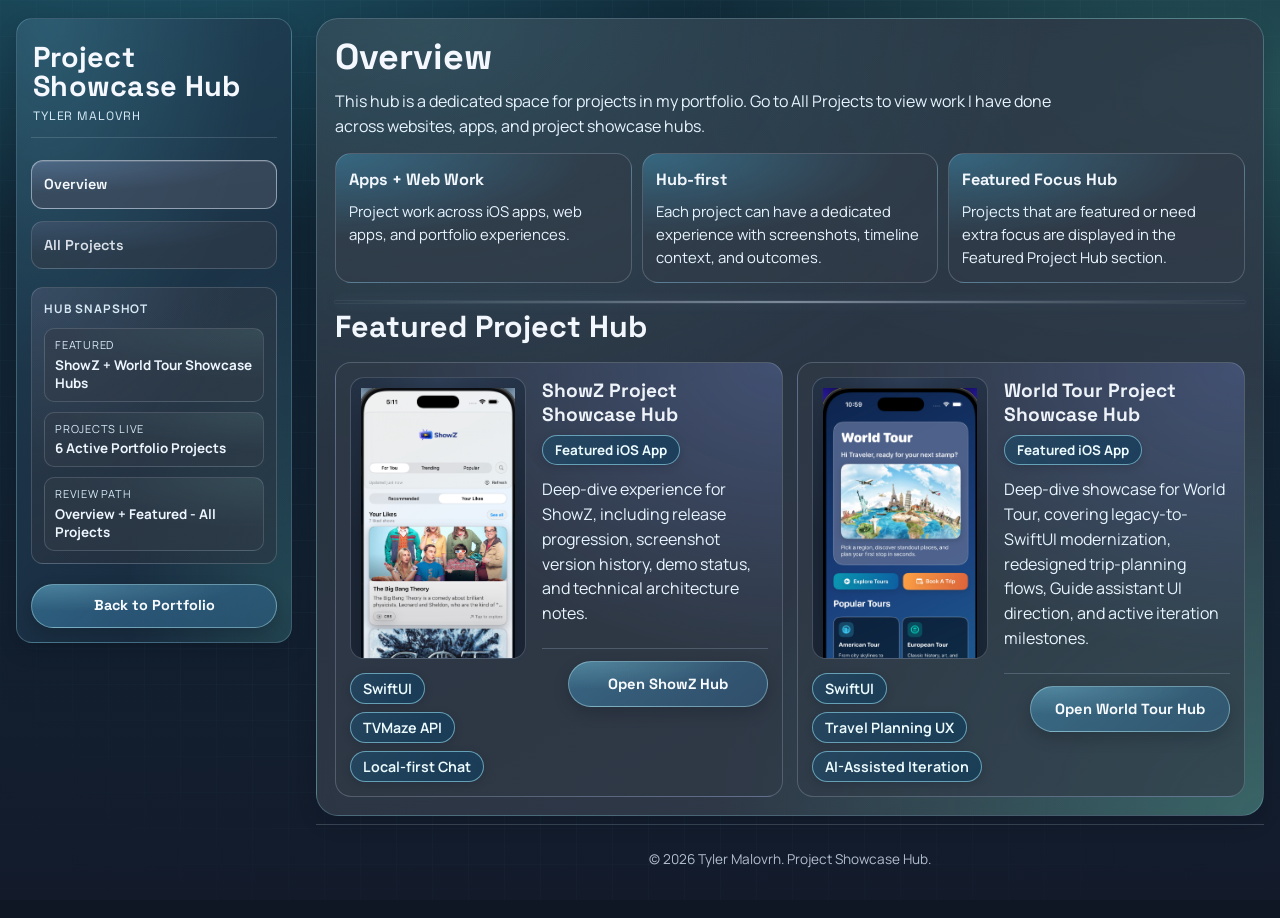
==== commit e43e851b: "Refine featured hub layout, stabilize refresh image loading, and adopt recruiter-first showcase flow" ====
--- a/projects-hub.html
+++ b/projects-hub.html
@@ -8,6 +8,8 @@
     <title>Project Showcase Hub | Tyler Malovrh</title>
     <link rel="preconnect" href="https://fonts.googleapis.com">
     <link rel="preconnect" href="https://fonts.gstatic.com" crossorigin>
+    <link rel="preload" as="image" href="assets/showz/screens/showz-v3-foryou-liked.png?v=2">
+    <link rel="preload" as="image" href="assets/worldtour/screens/worldtour-v2-home.png?v=2">
     <link href="https://fonts.googleapis.com/css2?family=Manrope:wght@400;500;600;700&family=Space+Grotesk:wght@500;600;700&display=swap" rel="stylesheet">
     <link rel="stylesheet" href="projects-hub.css">
 </head>
@@ -62,24 +64,37 @@
             <h2 class="projects-hub-subheading">Featured Project Hub</h2>
             <div class="projects-hub-feature-list">
                 <article class="projects-hub-feature-card" id="showz">
-                    <div class="projects-hub-feature-frame">
-                        <img src="assets/showz/screens/showz-v3-foryou-liked.png" alt="ShowZ featured preview screenshot" loading="lazy" decoding="async">
-                    </div>
-                    <div class="projects-hub-feature-copy">
-                        <div class="projects-hub-feature-head">
-                            <h3>ShowZ Project Showcase Hub</h3>
-                            <span class="projects-hub-pill">Featured iOS App</span>
-                        </div>
-                        <p>
-                            Deep-dive experience for ShowZ, including release progression, screenshot version history, demo status,
-                            and technical architecture notes.
-                        </p>
-                        <div class="projects-hub-feature-footer">
+                    <div class="projects-hub-feature-media">
+                        <div class="projects-hub-feature-frame">
+                            <img
+                                src="assets/showz/screens/showz-v3-foryou-liked.png?v=2"
+                                alt="ShowZ featured preview screenshot"
+                                width="725"
+                                height="1547"
+                                loading="eager"
+                                fetchpriority="high"
+                                decoding="sync">
+                        </div>
+                        <div class="projects-hub-feature-tags">
                             <div class="projects-hub-tag-list" aria-label="ShowZ tags">
                                 <span class="projects-hub-tag">SwiftUI</span>
                                 <span class="projects-hub-tag">TVMaze API</span>
                                 <span class="projects-hub-tag">Local-first Chat</span>
                             </div>
+                        </div>
+                    </div>
+                    <div class="projects-hub-feature-content">
+                        <div class="projects-hub-feature-copy">
+                            <div class="projects-hub-feature-head">
+                                <h3>ShowZ Project Showcase Hub</h3>
+                                <span class="projects-hub-pill">Featured iOS App</span>
+                            </div>
+                            <p>
+                                Deep-dive experience for ShowZ, including release progression, screenshot version history, demo status,
+                                and technical architecture notes.
+                            </p>
+                        </div>
+                        <div class="projects-hub-feature-cta">
                             <div class="projects-hub-actions">
                                 <a href="showz-showcase.html" class="projects-hub-btn projects-hub-btn-featured">Open ShowZ Hub</a>
                             </div>
@@ -87,24 +102,37 @@
                     </div>
                 </article>
                 <article class="projects-hub-feature-card" id="worldtour-featured">
-                    <div class="projects-hub-feature-frame">
-                        <img src="assets/worldtour/screens/worldtour-v2-home.png" alt="World Tour featured preview screenshot" loading="lazy" decoding="async">
-                    </div>
-                    <div class="projects-hub-feature-copy">
-                        <div class="projects-hub-feature-head">
-                            <h3>World Tour Project Showcase Hub</h3>
-                            <span class="projects-hub-pill">Featured iOS App</span>
-                        </div>
-                        <p>
-                            Deep-dive showcase for World Tour, covering legacy-to-SwiftUI modernization, redesigned trip-planning flows,
-                            Guide assistant UI direction, and active iteration milestones.
-                        </p>
-                        <div class="projects-hub-feature-footer">
+                    <div class="projects-hub-feature-media">
+                        <div class="projects-hub-feature-frame">
+                            <img
+                                src="assets/worldtour/screens/worldtour-v2-home.png?v=2"
+                                alt="World Tour featured preview screenshot"
+                                width="717"
+                                height="1548"
+                                loading="eager"
+                                fetchpriority="high"
+                                decoding="sync">
+                        </div>
+                        <div class="projects-hub-feature-tags">
                             <div class="projects-hub-tag-list" aria-label="World Tour tags">
                                 <span class="projects-hub-tag">SwiftUI</span>
                                 <span class="projects-hub-tag">Travel Planning UX</span>
                                 <span class="projects-hub-tag">AI-Assisted Iteration</span>
                             </div>
+                        </div>
+                    </div>
+                    <div class="projects-hub-feature-content">
+                        <div class="projects-hub-feature-copy">
+                            <div class="projects-hub-feature-head">
+                                <h3>World Tour Project Showcase Hub</h3>
+                                <span class="projects-hub-pill">Featured iOS App</span>
+                            </div>
+                            <p>
+                                Deep-dive showcase for World Tour, covering legacy-to-SwiftUI modernization, redesigned trip-planning flows,
+                                Guide assistant UI direction, and active iteration milestones.
+                            </p>
+                        </div>
+                        <div class="projects-hub-feature-cta">
                             <div class="projects-hub-actions">
                                 <a href="worldtour-showcase.html" class="projects-hub-btn projects-hub-btn-featured">Open World Tour Hub</a>
                             </div>
--- a/projects-hub.css
+++ b/projects-hub.css
@@ -405,6 +405,23 @@
     gap: 14px;
 }
 
+.projects-hub-feature-media,
+.projects-hub-feature-content {
+    min-width: 0;
+    display: flex;
+    flex-direction: column;
+}
+
+.projects-hub-feature-media {
+    gap: 12px;
+    align-self: start;
+}
+
+.projects-hub-feature-content {
+    gap: 12px;
+    min-height: 100%;
+}
+
 .projects-hub-feature-frame {
     border-radius: 14px;
     border: 1px solid rgba(188, 201, 218, 0.24);
@@ -440,7 +457,7 @@
     display: flex;
     flex-direction: column;
     gap: 12px;
-    min-height: 100%;
+    min-height: 0;
 }
 
 .projects-hub-feature-copy .projects-hub-feature-head {
@@ -534,19 +551,23 @@
     align-items: center;
 }
 
-.projects-hub-feature-copy .projects-hub-tag-list {
+.projects-hub-feature-tags {
+    margin-top: 2px;
+}
+
+.projects-hub-feature-tags .projects-hub-tag-list {
     margin-top: 0;
     width: 100%;
-}
-
-.projects-hub-feature-footer {
-    margin-top: auto;
-    padding-top: 14px;
+    min-width: 0;
+}
+
+.projects-hub-feature-cta {
+    margin-top: 8px;
+    padding-top: 12px;
     border-top: 1px solid rgba(184, 204, 226, 0.24);
     display: flex;
-    flex-direction: column;
-    align-items: flex-start;
-    gap: 10px;
+    justify-content: flex-end;
+    align-items: center;
 }
 
 .projects-hub-tag {
@@ -602,20 +623,17 @@
     margin-top: auto;
 }
 
-.projects-hub-feature-copy .projects-hub-actions {
+.projects-hub-feature-cta .projects-hub-actions {
     margin-top: 0;
-    padding-top: 0;
-    border-top: 0;
     width: auto;
-    align-self: flex-start;
-    justify-content: flex-start;
-}
-
-.projects-hub-feature-copy .projects-hub-actions .projects-hub-btn-featured {
-    min-height: 48px;
-    min-width: 0;
+    justify-content: flex-end;
+}
+
+.projects-hub-feature-cta .projects-hub-actions .projects-hub-btn-featured {
+    min-height: 46px;
+    min-width: 200px;
+    width: auto;
     max-width: 100%;
-    width: fit-content;
 }
 
 .projects-hub-btn {
@@ -926,12 +944,21 @@
         padding: 0 2px 2px;
     }
 
-    .projects-hub-feature-footer {
+    .projects-hub-feature-media,
+    .projects-hub-feature-content {
+        gap: 10px;
+    }
+
+    .projects-hub-feature-cta {
         flex-direction: column;
         align-items: stretch;
     }
 
-    .projects-hub-feature-copy .projects-hub-actions {
+    .projects-hub-feature-tags .projects-hub-tag-list {
+        width: 100%;
+    }
+
+    .projects-hub-feature-cta .projects-hub-actions {
         justify-content: flex-start;
     }
 
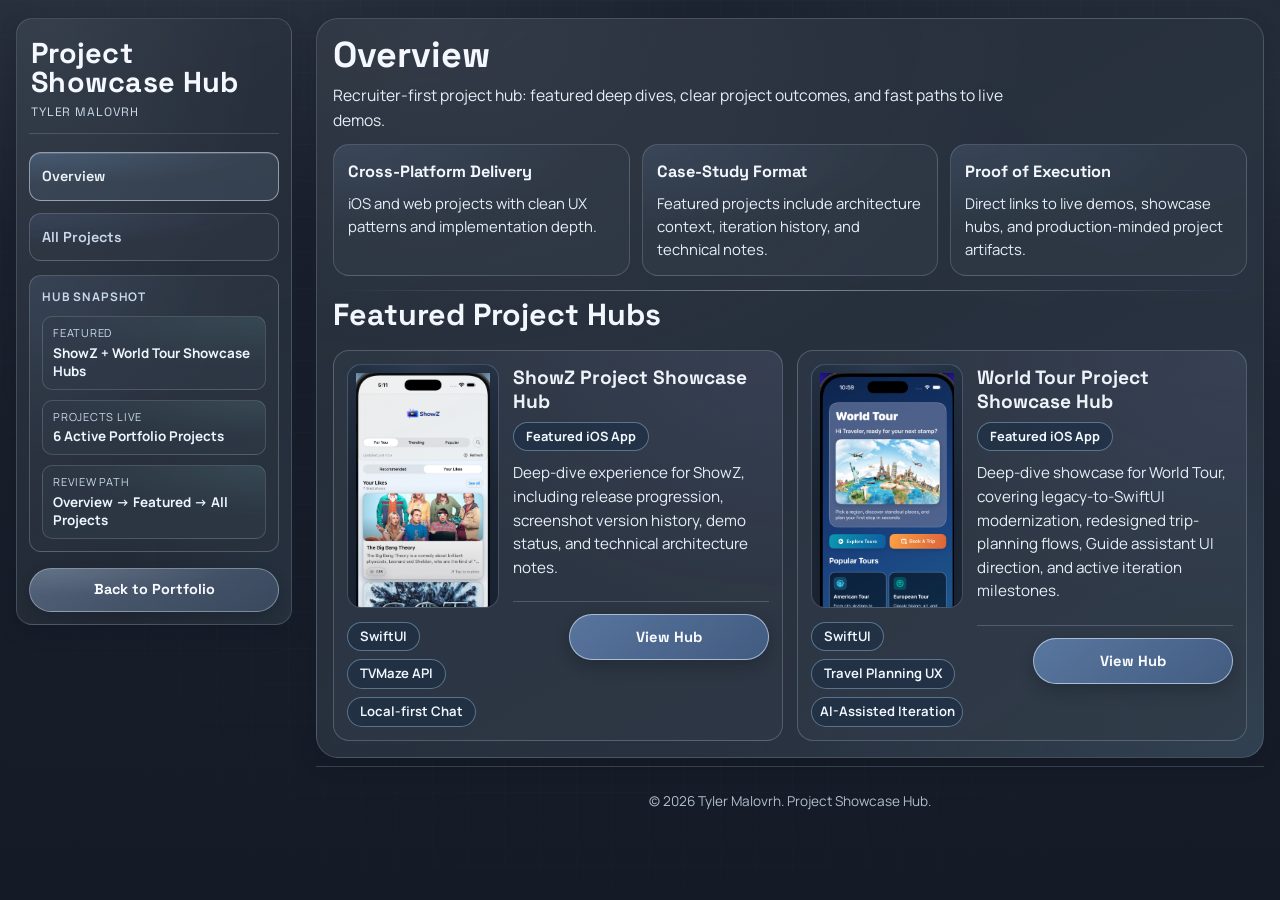
==== commit 8d29d68f: "Changes and fixes" ====
--- a/projects-hub.html
+++ b/projects-hub.html
@@ -4,16 +4,16 @@
     <meta charset="UTF-8">
     <meta name="viewport" content="width=device-width, initial-scale=1.0">
     <meta name="description" content="Project Showcase Hub for Tyler Malovrh: central access to ShowZ, World Tour, product demos, live apps, and technical project context.">
-    <meta name="theme-color" content="#09101b">
+    <meta name="theme-color" content="#151b25">
     <title>Project Showcase Hub | Tyler Malovrh</title>
     <link rel="preconnect" href="https://fonts.googleapis.com">
     <link rel="preconnect" href="https://fonts.gstatic.com" crossorigin>
-    <link rel="preload" as="image" href="assets/showz/screens/showz-v3-foryou-liked.png?v=2">
-    <link rel="preload" as="image" href="assets/worldtour/screens/worldtour-v2-home.png?v=2">
+    <link rel="preload" as="image" href="assets/showz/screens/showz-v3-foryou-liked.png">
+    <link rel="preload" as="image" href="assets/worldtour/screens/worldtour-v2-home.png">
     <link href="https://fonts.googleapis.com/css2?family=Manrope:wght@400;500;600;700&family=Space+Grotesk:wght@500;600;700&display=swap" rel="stylesheet">
     <link rel="stylesheet" href="projects-hub.css">
 </head>
-<body class="projects-hub-page" data-hue="aurora">
+<body class="projects-hub-page">
     <a class="projects-hub-skip" href="#projects-hub-main">Skip to project hubs</a>
     <div class="projects-hub-bg" aria-hidden="true"></div>
 
@@ -32,7 +32,7 @@
                 <ul class="projects-hub-snapshot-list">
                     <li><span>Featured</span><strong>ShowZ + World Tour Showcase Hubs</strong></li>
                     <li><span>Projects Live</span><strong>6 Active Portfolio Projects</strong></li>
-                    <li><span>Review Path</span><strong>Overview + Featured - All Projects</strong></li>
+                    <li><span>Review Path</span><strong>Overview -> Featured -> All Projects</strong></li>
                 </ul>
             </aside>
             <a href="index.html#projects" class="projects-hub-btn">Back to Portfolio</a>
@@ -43,31 +43,30 @@
         <section class="projects-hub-panel" id="overview" aria-labelledby="projects-hub-title">
             <h1 id="projects-hub-title">Overview</h1>
             <p class="projects-hub-copy">
-                This hub is a dedicated space for projects in my portfolio. Go to All Projects to view work I have done across websites,
-                apps, and project showcase hubs.
+                Recruiter-first project hub: featured deep dives, clear project outcomes, and fast paths to live demos.
             </p>
             <div class="projects-hub-meta" aria-label="Project hub overview">
                 <article class="projects-hub-meta-card">
-                    <h2>Apps + Web Work</h2>
-                    <p>Project work across iOS apps, web apps, and portfolio experiences.</p>
+                    <h2>Cross-Platform Delivery</h2>
+                    <p>iOS and web projects with clean UX patterns and implementation depth.</p>
                 </article>
                 <article class="projects-hub-meta-card">
-                    <h2>Hub-first</h2>
-                    <p>Each project can have a dedicated experience with screenshots, timeline context, and outcomes.</p>
+                    <h2>Case-Study Format</h2>
+                    <p>Featured projects include architecture context, iteration history, and technical notes.</p>
                 </article>
                 <article class="projects-hub-meta-card">
-                    <h2>Featured Focus Hub</h2>
-                    <p>Projects that are featured or need extra focus are displayed in the Featured Project Hub section.</p>
+                    <h2>Proof of Execution</h2>
+                    <p>Direct links to live demos, showcase hubs, and production-minded project artifacts.</p>
                 </article>
             </div>
             <div class="projects-hub-section-divider" aria-hidden="true"></div>
-            <h2 class="projects-hub-subheading">Featured Project Hub</h2>
+            <h2 class="projects-hub-subheading">Featured Project Hubs</h2>
             <div class="projects-hub-feature-list">
                 <article class="projects-hub-feature-card" id="showz">
                     <div class="projects-hub-feature-media">
                         <div class="projects-hub-feature-frame">
                             <img
-                                src="assets/showz/screens/showz-v3-foryou-liked.png?v=2"
+                                src="assets/showz/screens/showz-v3-foryou-liked.png"
                                 alt="ShowZ featured preview screenshot"
                                 width="725"
                                 height="1547"
@@ -96,7 +95,7 @@
                         </div>
                         <div class="projects-hub-feature-cta">
                             <div class="projects-hub-actions">
-                                <a href="showz-showcase.html" class="projects-hub-btn projects-hub-btn-featured">Open ShowZ Hub</a>
+                                <a href="showz-showcase.html" class="projects-hub-btn projects-hub-btn-featured">View Hub</a>
                             </div>
                         </div>
                     </div>
@@ -105,7 +104,7 @@
                     <div class="projects-hub-feature-media">
                         <div class="projects-hub-feature-frame">
                             <img
-                                src="assets/worldtour/screens/worldtour-v2-home.png?v=2"
+                                src="assets/worldtour/screens/worldtour-v2-home.png"
                                 alt="World Tour featured preview screenshot"
                                 width="717"
                                 height="1548"
@@ -134,7 +133,7 @@
                         </div>
                         <div class="projects-hub-feature-cta">
                             <div class="projects-hub-actions">
-                                <a href="worldtour-showcase.html" class="projects-hub-btn projects-hub-btn-featured">Open World Tour Hub</a>
+                                <a href="worldtour-showcase.html" class="projects-hub-btn projects-hub-btn-featured">View Hub</a>
                             </div>
                         </div>
                     </div>
@@ -144,7 +143,7 @@
 
         <section class="projects-hub-panel" id="all-projects" aria-labelledby="all-projects-title">
             <h2 id="all-projects-title">All Projects</h2>
-            <p class="projects-hub-helper">Browse every active project from one place!</p>
+            <p class="projects-hub-helper">Browse all active projects with direct links to demos, showcases, and source context.</p>
             <div class="projects-hub-grid">
                 <article class="projects-hub-card projects-hub-card-wide" id="showz-all">
                     <div class="projects-hub-card-head">
@@ -209,7 +208,7 @@
                         <h3>Portfolio Website</h3>
                         <span class="projects-hub-pill">Developer Portfolio</span>
                     </div>
-                    <p>Portfolio showcasing about me, tech stack, core strengths, project showcase hub, work experience, education, recommendation letters, and diploma, all created to showcase my work and skills.</p>
+                    <p>Production portfolio architecture with accessibility-first UX, structured case-study navigation, and iterative frontend delivery.</p>
                     <div class="projects-hub-actions">
                         <a href="https://tmal1652.github.io/" class="projects-hub-btn" target="_blank" rel="noopener">View Live Portfolio</a>
                         <a href="https://github.com/Tmal1652/Tmal1652.github.io" class="projects-hub-btn projects-hub-btn-muted" target="_blank" rel="noopener">View on GitHub</a>
--- a/projects-hub.css
+++ b/projects-hub.css
@@ -4,32 +4,35 @@
     --hub-bg: #151b25;
     --hub-bg-top: #1c2330;
     --hub-bg-bottom: #141b26;
-    --hub-surface: rgba(56, 66, 81, 0.82);
-    --hub-surface-soft: rgba(44, 52, 64, 0.76);
-    --hub-border: rgba(191, 200, 212, 0.22);
-    --hub-border-strong: rgba(214, 222, 233, 0.36);
+    --hub-surface: rgba(45, 55, 70, 0.88);
+    --hub-surface-soft: rgba(38, 46, 58, 0.84);
+    --hub-border: rgba(193, 204, 219, 0.2);
+    --hub-border-strong: rgba(223, 231, 241, 0.38);
     --hub-text: #eef3f9;
-    --hub-text-body: #e9f2fc;
-    --hub-muted: #d2e0ee;
-    --hub-chip-bg: rgba(35, 57, 82, 0.76);
-    --hub-chip-border: rgba(166, 208, 238, 0.56);
-    --hub-chip-text: #e9f5ff;
+    --hub-text-body: #e6eff8;
+    --hub-muted: #c9d9ea;
+    --hub-chip-bg: rgba(31, 48, 70, 0.72);
+    --hub-chip-border: rgba(166, 208, 238, 0.42);
+    --hub-chip-text: #f0f7ff;
     --hub-focus-ring: #bdefff;
-    --hub-accent-blue: rgba(110, 147, 199, 0.28);
-    --hub-accent-cyan: rgba(96, 171, 190, 0.2);
-    --hub-accent-indigo: rgba(126, 134, 206, 0.2);
-    --hub-glow-left: rgba(189, 198, 210, 0.2);
-    --hub-glow-right: rgba(132, 146, 167, 0.16);
+    --hub-accent-blue: rgba(111, 145, 192, 0.16);
+    --hub-accent-cyan: rgba(103, 159, 182, 0.12);
+    --hub-accent-indigo: rgba(130, 141, 198, 0.12);
+    --hub-glow-left: rgba(183, 196, 215, 0.11);
+    --hub-glow-right: rgba(139, 152, 176, 0.09);
     --hub-grid-line: rgba(178, 190, 206, 0.02);
-    --hub-chrome-glow-a: rgba(224, 230, 238, 0.11);
-    --hub-chrome-glow-b: rgba(95, 146, 184, 0.14);
-    --hub-chrome-grad-start: rgba(52, 62, 76, 0.86);
-    --hub-chrome-grad-end: rgba(37, 46, 58, 0.82);
-    --hub-panel-glow: rgba(222, 228, 237, 0.1);
-    --hub-btn-glow: rgba(235, 241, 248, 0.2);
-    --hub-btn-grad-start: rgba(133, 154, 184, 0.42);
-    --hub-btn-grad-end: rgba(95, 119, 150, 0.34);
-    --hub-link-gradient: linear-gradient(90deg, rgba(167, 199, 233, 0.8), rgba(209, 235, 247, 0.92), rgba(145, 196, 186, 0.8));
+    --hub-chrome-glow-a: rgba(224, 230, 238, 0.06);
+    --hub-chrome-glow-b: rgba(95, 146, 184, 0.08);
+    --hub-chrome-grad-start: rgba(44, 53, 66, 0.92);
+    --hub-chrome-grad-end: rgba(33, 41, 52, 0.90);
+    --hub-panel-glow: rgba(222, 228, 237, 0.07);
+    --hub-btn-glow: rgba(235, 241, 248, 0.12);
+    --hub-btn-grad-start: rgba(123, 146, 180, 0.52);
+    --hub-btn-grad-end: rgba(86, 107, 136, 0.44);
+    --hub-link-gradient: linear-gradient(90deg, rgba(181, 202, 231, 0.88), rgba(181, 202, 231, 0.88));
+    --hub-cta-primary-bg: linear-gradient(142deg, rgba(121, 164, 224, 0.58), rgba(86, 125, 184, 0.52));
+    --hub-cta-primary-border: rgba(214, 231, 250, 0.66);
+    --hub-cta-primary-text: #f8fbff;
     --hub-radius-lg: 22px;
     --hub-radius-md: 16px;
     --hub-shadow: 0 8px 20px rgba(8, 14, 24, 0.16);
@@ -46,64 +49,6 @@
     padding-bottom: calc(30px + env(safe-area-inset-bottom, 0px));
 }
 
-.projects-hub-page[data-hue="aurora"] {
-    --hub-bg: #0f1724;
-    --hub-bg-top: #102938;
-    --hub-bg-bottom: #131b2b;
-    --hub-border: rgba(154, 217, 235, 0.26);
-    --hub-border-strong: rgba(188, 240, 247, 0.42);
-    --hub-accent-blue: rgba(71, 203, 255, 0.3);
-    --hub-accent-cyan: rgba(83, 232, 192, 0.24);
-    --hub-accent-indigo: rgba(130, 156, 255, 0.24);
-    --hub-glow-left: rgba(76, 224, 255, 0.24);
-    --hub-glow-right: rgba(124, 245, 214, 0.2);
-    --hub-grid-line: rgba(145, 210, 223, 0.03);
-    --hub-chrome-glow-a: rgba(103, 227, 255, 0.16);
-    --hub-chrome-glow-b: rgba(102, 238, 205, 0.14);
-    --hub-chrome-grad-start: rgba(35, 65, 85, 0.88);
-    --hub-chrome-grad-end: rgba(25, 43, 63, 0.84);
-    --hub-panel-glow: rgba(112, 223, 241, 0.14);
-    --hub-btn-glow: rgba(167, 240, 255, 0.22);
-    --hub-btn-grad-start: rgba(67, 146, 189, 0.5);
-    --hub-btn-grad-end: rgba(52, 109, 156, 0.42);
-    --hub-text-body: #e8f5ff;
-    --hub-muted: #d6e9f5;
-    --hub-chip-bg: rgba(22, 63, 93, 0.76);
-    --hub-chip-border: rgba(148, 221, 240, 0.62);
-    --hub-chip-text: #ebfbff;
-    --hub-focus-ring: #b7f2ff;
-    --hub-link-gradient: linear-gradient(90deg, rgba(120, 226, 255, 0.92), rgba(171, 247, 226, 0.95), rgba(136, 183, 255, 0.9));
-}
-
-.projects-hub-page[data-hue="sunset"] {
-    --hub-bg: #1c1320;
-    --hub-bg-top: #2a1830;
-    --hub-bg-bottom: #181425;
-    --hub-border: rgba(236, 183, 177, 0.24);
-    --hub-border-strong: rgba(255, 216, 197, 0.42);
-    --hub-accent-blue: rgba(255, 152, 117, 0.28);
-    --hub-accent-cyan: rgba(255, 123, 173, 0.22);
-    --hub-accent-indigo: rgba(205, 139, 255, 0.24);
-    --hub-glow-left: rgba(255, 171, 126, 0.24);
-    --hub-glow-right: rgba(255, 124, 173, 0.2);
-    --hub-grid-line: rgba(230, 184, 194, 0.03);
-    --hub-chrome-glow-a: rgba(255, 185, 143, 0.17);
-    --hub-chrome-glow-b: rgba(242, 120, 163, 0.16);
-    --hub-chrome-grad-start: rgba(84, 54, 78, 0.88);
-    --hub-chrome-grad-end: rgba(56, 42, 74, 0.84);
-    --hub-panel-glow: rgba(255, 187, 164, 0.15);
-    --hub-btn-glow: rgba(255, 205, 176, 0.24);
-    --hub-btn-grad-start: rgba(182, 116, 121, 0.54);
-    --hub-btn-grad-end: rgba(137, 90, 154, 0.42);
-    --hub-text-body: #f8ecef;
-    --hub-muted: #f1dce1;
-    --hub-chip-bg: rgba(84, 58, 92, 0.72);
-    --hub-chip-border: rgba(255, 204, 188, 0.56);
-    --hub-chip-text: #fff1eb;
-    --hub-focus-ring: #ffd0be;
-    --hub-link-gradient: linear-gradient(90deg, rgba(255, 190, 132, 0.96), rgba(255, 155, 190, 0.94), rgba(226, 168, 255, 0.9));
-}
-
 .projects-hub-page *,
 .projects-hub-page *::before,
 .projects-hub-page *::after {
@@ -170,7 +115,7 @@
 
 .projects-hub-topbar {
     width: min(1140px, 100%);
-    margin: 0 auto 12px;
+    margin: 0 auto 8px;
     position: sticky;
     top: 10px;
     z-index: 20;
@@ -183,14 +128,14 @@
     gap: 14px;
     border: 1px solid var(--hub-border);
     border-radius: var(--hub-radius-md);
-    padding: 10px 12px;
+    padding: 8px 10px;
     background:
         radial-gradient(160% 120% at 12% 0%, var(--hub-chrome-glow-a), transparent 48%),
         radial-gradient(96% 90% at 100% 92%, var(--hub-chrome-glow-b), transparent 62%),
         linear-gradient(132deg, var(--hub-chrome-grad-start), var(--hub-chrome-grad-end));
     box-shadow: var(--hub-shadow);
-    backdrop-filter: blur(8px) saturate(112%);
-    -webkit-backdrop-filter: blur(8px) saturate(112%);
+    backdrop-filter: blur(6px) saturate(108%);
+    -webkit-backdrop-filter: blur(6px) saturate(108%);
 }
 
 .projects-hub-brand {
@@ -224,13 +169,13 @@
 }
 
 .projects-hub-nav a {
-    color: rgba(236, 242, 248, 0.9);
+    color: var(--hub-muted);
     text-decoration: none;
     min-height: 44px;
     display: inline-flex;
     align-items: center;
     padding: 0 4px;
-    font-size: 0.88rem;
+    font-size: 0.9rem;
     font-weight: 600;
     position: relative;
 }
@@ -240,8 +185,8 @@
     position: absolute;
     left: 0;
     right: 0;
-    bottom: 9px;
-    height: 2px;
+    bottom: 8px;
+    height: 1px;
     border-radius: 999px;
     background: var(--hub-link-gradient);
     transform: scaleX(0);
@@ -256,7 +201,7 @@
 }
 
 .projects-hub-nav a.is-active {
-    color: #f7fbff;
+    color: var(--hub-text);
 }
 
 .projects-hub-nav a.is-active::after {
@@ -272,20 +217,20 @@
     width: min(1140px, 100%);
     margin: 0 auto;
     display: grid;
-    gap: 16px;
+    gap: 14px;
 }
 
 .projects-hub-panel {
     border: 1px solid var(--hub-border);
     border-radius: var(--hub-radius-lg);
-    padding: 18px;
+    padding: 16px;
     background:
         radial-gradient(140% 120% at 12% 0%, var(--hub-panel-glow), transparent 46%),
         radial-gradient(90% 88% at 100% 100%, var(--hub-accent-cyan), transparent 64%),
         linear-gradient(150deg, var(--hub-surface-soft), var(--hub-surface));
     box-shadow: var(--hub-shadow);
-    backdrop-filter: blur(8px) saturate(108%);
-    -webkit-backdrop-filter: blur(8px) saturate(108%);
+    backdrop-filter: blur(6px) saturate(104%);
+    -webkit-backdrop-filter: blur(6px) saturate(104%);
     min-width: 0;
 }
 
@@ -323,24 +268,24 @@
 }
 
 .projects-hub-copy {
-    margin: 12px 0 0;
-    max-width: 74ch;
+    margin: 8px 0 0;
+    max-width: 68ch;
     color: var(--hub-text-body);
-    font-size: 1rem;
+    font-size: 0.98rem;
 }
 
 .projects-hub-subheading {
-    margin: 18px 0 0;
+    margin: 14px 0 0;
     font-size: clamp(1.3rem, 2.4vw, 1.7rem);
 }
 
 .projects-hub-section-divider {
-    margin-top: 18px;
-    height: 2px;
+    margin-top: 14px;
+    height: 1px;
     border: 0;
     border-radius: 999px;
     background: linear-gradient(90deg, rgba(196, 209, 226, 0), rgba(196, 209, 226, 0.54), rgba(196, 209, 226, 0));
-    box-shadow: 0 0 0 1px rgba(196, 209, 226, 0.06), 0 0 12px rgba(142, 183, 228, 0.22);
+    box-shadow: none;
 }
 
 .projects-hub-helper {
@@ -350,27 +295,27 @@
 }
 
 .projects-hub-meta {
-    margin-top: 14px;
+    margin-top: 12px;
     display: grid;
     grid-template-columns: repeat(3, minmax(0, 1fr));
-    gap: 10px;
+    gap: 12px;
 }
 
 .projects-hub-meta-card,
 .projects-hub-card {
     border-radius: var(--hub-radius-md);
-    border: 1px solid rgba(188, 201, 218, 0.26);
+    border: 1px solid rgba(188, 201, 218, 0.22);
     background:
         radial-gradient(130% 100% at 0% 0%, var(--hub-accent-blue), transparent 66%),
         rgba(51, 60, 74, 0.62);
-    padding: 13px;
+    padding: 14px;
 }
 
 .projects-hub-card {
     display: flex;
     flex-direction: column;
     gap: 10px;
-    min-height: 208px;
+    min-height: 232px;
 }
 
 .projects-hub-meta-card h2 {
@@ -387,15 +332,15 @@
 .projects-hub-feature-card {
     margin-top: 0;
     display: grid;
-    grid-template-columns: minmax(176px, 38%) minmax(0, 1fr);
-    gap: 16px;
+    grid-template-columns: minmax(152px, 32%) minmax(0, 1fr);
+    gap: 14px;
     align-items: stretch;
     border-radius: var(--hub-radius-md);
     border: 1px solid rgba(188, 201, 218, 0.26);
     background:
         radial-gradient(130% 100% at 100% 0%, var(--hub-accent-indigo), transparent 68%),
         rgba(49, 58, 72, 0.62);
-    padding: 14px;
+    padding: 13px;
 }
 
 .projects-hub-feature-list {
@@ -423,6 +368,7 @@
 }
 
 .projects-hub-feature-frame {
+    width: 100%;
     border-radius: 14px;
     border: 1px solid rgba(188, 201, 218, 0.24);
     background:
@@ -435,14 +381,14 @@
     align-self: start;
     aspect-ratio: 10 / 16;
     min-height: 0;
-    padding: 10px;
+    padding: 8px;
 }
 
 .projects-hub-feature-frame img {
-    width: auto;
+    width: 100%;
     max-width: 100%;
-    height: auto;
-    max-height: 100%;
+    height: 100%;
+    max-height: none;
     object-fit: contain;
     object-position: center top;
     display: block;
@@ -456,7 +402,7 @@
     padding: 2px 2px 2px 0;
     display: flex;
     flex-direction: column;
-    gap: 12px;
+    gap: 10px;
     min-height: 0;
 }
 
@@ -521,6 +467,8 @@
 .projects-hub-card p {
     margin: 0;
     color: var(--hub-text-body);
+    font-size: 0.95rem;
+    line-height: 1.55;
 }
 
 .projects-hub-pill {
@@ -534,9 +482,9 @@
     border-radius: 999px;
     border: 1px solid var(--hub-chip-border);
     background: var(--hub-chip-bg);
-    box-shadow: 0 2px 8px rgba(9, 18, 31, 0.18);
+    box-shadow: none;
     color: var(--hub-chip-text);
-    font-size: 0.84rem;
+    font-size: 0.8rem;
     font-weight: 700;
     line-height: 1.2;
     white-space: nowrap;
@@ -581,9 +529,9 @@
     border-radius: 999px;
     border: 1px solid var(--hub-chip-border);
     background: var(--hub-chip-bg);
-    box-shadow: 0 2px 8px rgba(9, 18, 31, 0.18);
+    box-shadow: none;
     color: var(--hub-chip-text);
-    font-size: 0.89rem;
+    font-size: 0.82rem;
     font-weight: 650;
     line-height: 1.2;
     white-space: nowrap;
@@ -592,20 +540,13 @@
 }
 
 .projects-hub-pill::after,
-.projects-hub-tag::after {
-    content: "";
-    position: absolute;
-    inset: 0;
-    background: linear-gradient(120deg, rgba(255, 255, 255, 0.2), rgba(255, 255, 255, 0.05) 60%, rgba(255, 255, 255, 0));
-    pointer-events: none;
-    opacity: 0.24;
-}
+.projects-hub-tag::after { content: none; }
 
 .projects-hub-grid {
     margin-top: 14px;
     display: grid;
     grid-template-columns: repeat(2, minmax(0, 1fr));
-    gap: 14px;
+    gap: 12px;
 }
 
 .projects-hub-card-wide {
@@ -647,12 +588,12 @@
     background:
         radial-gradient(150% 130% at 12% 0%, var(--hub-btn-glow), transparent 48%),
         linear-gradient(142deg, var(--hub-btn-grad-start), var(--hub-btn-grad-end));
-    color: #f7fbff;
+    color: var(--hub-cta-primary-text);
     text-decoration: none;
     font-size: 0.9rem;
     font-weight: 700;
     line-height: 1.1;
-    box-shadow: 0 6px 16px rgba(6, 12, 22, 0.2);
+    box-shadow: 0 4px 12px rgba(6, 12, 22, 0.18);
 }
 
 .projects-hub-btn:hover {
@@ -665,11 +606,10 @@
     padding: 10px 18px;
     font-size: 0.92rem;
     font-weight: 760;
-    border-color: var(--hub-border-strong);
-    background:
-        radial-gradient(150% 130% at 12% 0%, var(--hub-btn-glow), transparent 48%),
-        linear-gradient(142deg, var(--hub-btn-grad-start), var(--hub-btn-grad-end));
-    box-shadow: 0 6px 16px rgba(6, 12, 22, 0.2);
+    border-color: var(--hub-cta-primary-border);
+    background: var(--hub-cta-primary-bg);
+    color: var(--hub-cta-primary-text);
+    box-shadow: 0 6px 16px rgba(6, 12, 22, 0.24);
 }
 
 .projects-hub-btn-featured:hover {
@@ -679,8 +619,10 @@
 
 .projects-hub-btn-muted {
     background:
-        radial-gradient(150% 130% at 12% 0%, rgba(224, 233, 244, 0.14), transparent 48%),
-        linear-gradient(142deg, rgba(105, 122, 145, 0.36), rgba(84, 98, 118, 0.3));
+        radial-gradient(150% 130% at 12% 0%, rgba(224, 233, 244, 0.1), transparent 48%),
+        linear-gradient(142deg, rgba(94, 110, 130, 0.34), rgba(78, 92, 112, 0.28));
+    border-color: rgba(196, 207, 221, 0.4);
+    opacity: 0.94;
 }
 
 .projects-hub-footer {
@@ -728,8 +670,8 @@
         flex-direction: column;
         align-items: stretch;
         justify-content: flex-start;
-        gap: 18px;
-        padding: 18px 14px 14px;
+        gap: 14px;
+        padding: 14px 12px 12px;
     }
 
     .projects-hub-brand {
@@ -761,10 +703,10 @@
         width: 100%;
         min-height: 44px;
         border-radius: 12px;
-        border: 1px solid rgba(193, 203, 216, 0.22);
+        border: 1px solid rgba(193, 203, 216, 0.26);
         background:
-            radial-gradient(136% 100% at 0% 0%, rgba(111, 149, 205, 0.2), transparent 68%),
-            rgba(52, 61, 74, 0.58);
+            radial-gradient(136% 100% at 0% 0%, rgba(111, 149, 205, 0.14), transparent 68%),
+            rgba(50, 59, 72, 0.5);
         padding: 12px 12px;
         font-size: 0.9rem;
         text-align: left;
@@ -777,8 +719,8 @@
     .projects-hub-nav a.is-active {
         border-color: rgba(220, 230, 242, 0.54);
         background:
-            radial-gradient(132% 100% at 0% 0%, rgba(124, 170, 226, 0.3), transparent 68%),
-            rgba(66, 78, 96, 0.72);
+            radial-gradient(132% 100% at 0% 0%, rgba(124, 170, 226, 0.2), transparent 68%),
+            rgba(66, 78, 96, 0.62);
         box-shadow: inset 0 1px 0 rgba(245, 249, 255, 0.14);
     }
 
@@ -790,11 +732,11 @@
         gap: 10px;
         flex: 0 0 auto;
         min-height: 0;
-        border: 1px solid rgba(193, 203, 216, 0.22);
+        border: 1px solid rgba(193, 203, 216, 0.26);
         border-radius: 12px;
         background:
-            radial-gradient(126% 100% at 0% 0%, rgba(117, 146, 198, 0.18), transparent 66%),
-            linear-gradient(160deg, rgba(52, 61, 74, 0.56), rgba(43, 51, 63, 0.5));
+            radial-gradient(126% 100% at 0% 0%, rgba(117, 146, 198, 0.14), transparent 66%),
+            linear-gradient(160deg, rgba(50, 59, 72, 0.52), rgba(43, 51, 63, 0.46));
         padding: 12px;
     }
 
@@ -936,6 +878,7 @@
     }
 
     .projects-hub-feature-frame img {
+        width: 100%;
         height: auto;
         max-height: 440px;
     }
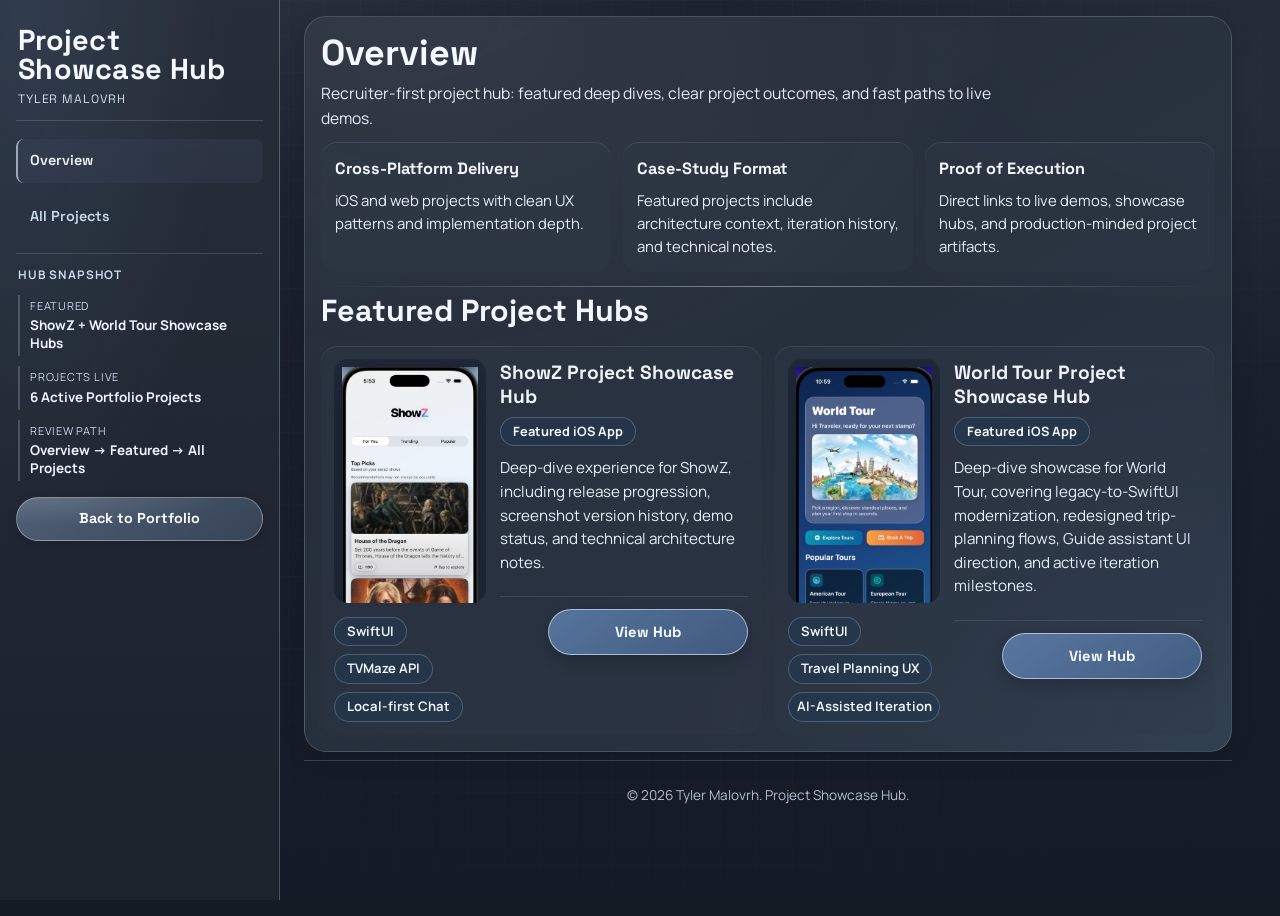
==== commit c9723067: "Fixes and Changes" ====
--- a/projects-hub.html
+++ b/projects-hub.html
@@ -8,10 +8,10 @@
     <title>Project Showcase Hub | Tyler Malovrh</title>
     <link rel="preconnect" href="https://fonts.googleapis.com">
     <link rel="preconnect" href="https://fonts.gstatic.com" crossorigin>
-    <link rel="preload" as="image" href="assets/showz/screens/showz-v3-foryou-liked.png">
+    <link rel="preload" as="image" href="assets/showz/screens/showz-v5-5-home.png">
     <link rel="preload" as="image" href="assets/worldtour/screens/worldtour-v2-home.png">
     <link href="https://fonts.googleapis.com/css2?family=Manrope:wght@400;500;600;700&family=Space+Grotesk:wght@500;600;700&display=swap" rel="stylesheet">
-    <link rel="stylesheet" href="projects-hub.css">
+    <link rel="stylesheet" href="projects-hub.css?v=20260707g">
 </head>
 <body class="projects-hub-page">
     <a class="projects-hub-skip" href="#projects-hub-main">Skip to project hubs</a>
@@ -66,8 +66,8 @@
                     <div class="projects-hub-feature-media">
                         <div class="projects-hub-feature-frame">
                             <img
-                                src="assets/showz/screens/showz-v3-foryou-liked.png"
-                                alt="ShowZ featured preview screenshot"
+                                src="assets/showz/screens/showz-v5-5-home.png"
+                                alt="ShowZ V5.5 home refinement featured preview screenshot"
                                 width="725"
                                 height="1547"
                                 loading="eager"
@@ -145,9 +145,9 @@
             <h2 id="all-projects-title">All Projects</h2>
             <p class="projects-hub-helper">Browse all active projects with direct links to demos, showcases, and source context.</p>
             <div class="projects-hub-grid">
-                <article class="projects-hub-card projects-hub-card-wide" id="showz-all">
-                    <div class="projects-hub-card-head">
-                        <h3><span class="projects-hub-inline-badge">New</span>ShowZ</h3>
+                <article class="projects-hub-card projects-hub-card-featured" id="showz-all">
+                    <div class="projects-hub-card-head">
+                        <h3>ShowZ</h3>
                         <div class="projects-hub-pill-group" aria-label="ShowZ tags">
                             <span class="projects-hub-pill">Featured iOS App</span>
                         </div>
@@ -170,25 +170,14 @@
                     </div>
                 </article>
 
-                <article class="projects-hub-card" id="worldtour">
-                    <div class="projects-hub-card-head">
-                        <h3><span class="projects-hub-inline-badge">New</span>World Tour</h3>
+                <article class="projects-hub-card projects-hub-card-featured" id="worldtour">
+                    <div class="projects-hub-card-head">
+                        <h3>World Tour</h3>
                         <span class="projects-hub-pill">iOS App Hub</span>
                     </div>
                     <p>Travel-planning app modernization in progress: rebuilt in SwiftUI with redesigned navigation, richer destination content, and an in-app Guide assistant UI.</p>
                     <div class="projects-hub-actions">
                         <a href="worldtour-showcase.html" class="projects-hub-btn projects-hub-btn-featured">View Hub</a>
-                    </div>
-                </article>
-
-                <article class="projects-hub-card" id="collabconnect">
-                    <div class="projects-hub-card-head">
-                        <h3>CollabConnect</h3>
-                        <span class="projects-hub-pill">Web App</span>
-                    </div>
-                    <p>Collaboration MVP focused on usability across desktop and mobile workflows.</p>
-                    <div class="projects-hub-actions">
-                        <a href="https://tmal1652.github.io/CollabConnect/" class="projects-hub-btn" target="_blank" rel="noopener">View Website</a>
                     </div>
                 </article>
 
--- a/projects-hub.css
+++ b/projects-hub.css
@@ -304,11 +304,10 @@
 .projects-hub-meta-card,
 .projects-hub-card {
     border-radius: var(--hub-radius-md);
-    border: 1px solid rgba(188, 201, 218, 0.22);
-    background:
-        radial-gradient(130% 100% at 0% 0%, var(--hub-accent-blue), transparent 66%),
-        rgba(51, 60, 74, 0.62);
+    border: 0;
+    background: rgba(49, 58, 72, 0.38);
     padding: 14px;
+    box-shadow: inset 0 1px 0 rgba(220, 230, 242, 0.1);
 }
 
 .projects-hub-card {
@@ -336,11 +335,10 @@
     gap: 14px;
     align-items: stretch;
     border-radius: var(--hub-radius-md);
-    border: 1px solid rgba(188, 201, 218, 0.26);
-    background:
-        radial-gradient(130% 100% at 100% 0%, var(--hub-accent-indigo), transparent 68%),
-        rgba(49, 58, 72, 0.62);
+    border: 0;
+    background: rgba(49, 58, 72, 0.32);
     padding: 13px;
+    box-shadow: inset 0 1px 0 rgba(220, 230, 242, 0.1);
 }
 
 .projects-hub-feature-list {
@@ -370,10 +368,8 @@
 .projects-hub-feature-frame {
     width: 100%;
     border-radius: 14px;
-    border: 1px solid rgba(188, 201, 218, 0.24);
-    background:
-        radial-gradient(130% 100% at 50% 0%, rgba(124, 170, 226, 0.18), transparent 66%),
-        rgba(26, 36, 52, 0.75);
+    border: 0;
+    background: rgba(26, 36, 52, 0.62);
     overflow: hidden;
     display: grid;
     align-items: center;
@@ -435,26 +431,6 @@
     min-width: 0;
 }
 
-.projects-hub-inline-badge {
-    display: inline-flex;
-    align-items: center;
-    justify-content: center;
-    margin-right: 8px;
-    padding: 4px 10px;
-    border-radius: 999px;
-    border: 1px solid rgba(168, 214, 174, 0.64);
-    background:
-        radial-gradient(130% 100% at 0% 0%, rgba(136, 210, 146, 0.26), transparent 66%),
-        rgba(39, 76, 57, 0.76);
-    color: #e9fff0;
-    font-size: 0.74rem;
-    font-weight: 700;
-    line-height: 1;
-    letter-spacing: 0.03em;
-    text-transform: uppercase;
-    vertical-align: middle;
-}
-
 .projects-hub-pill-group {
     display: inline-flex;
     flex-wrap: wrap;
@@ -480,8 +456,8 @@
     min-height: 0;
     padding: 6px 12px;
     border-radius: 999px;
-    border: 1px solid var(--hub-chip-border);
-    background: var(--hub-chip-bg);
+    border: 1px solid rgba(166, 208, 238, 0.28);
+    background: rgba(35, 57, 82, 0.5);
     box-shadow: none;
     color: var(--hub-chip-text);
     font-size: 0.8rem;
@@ -512,7 +488,7 @@
 .projects-hub-feature-cta {
     margin-top: 8px;
     padding-top: 12px;
-    border-top: 1px solid rgba(184, 204, 226, 0.24);
+    border-top: 1px solid rgba(184, 204, 226, 0.14);
     display: flex;
     justify-content: flex-end;
     align-items: center;
@@ -527,8 +503,8 @@
     min-height: 0;
     padding: 6px 12px;
     border-radius: 999px;
-    border: 1px solid var(--hub-chip-border);
-    background: var(--hub-chip-bg);
+    border: 1px solid rgba(166, 208, 238, 0.28);
+    background: rgba(35, 57, 82, 0.5);
     box-shadow: none;
     color: var(--hub-chip-text);
     font-size: 0.82rem;
@@ -549,8 +525,54 @@
     gap: 12px;
 }
 
-.projects-hub-card-wide {
-    grid-column: 1 / -1;
+#all-projects .projects-hub-card {
+    position: relative;
+    border: 1px solid rgba(188, 201, 218, 0.2);
+    border-radius: 18px;
+    background: rgba(49, 58, 72, 0.36);
+    padding: 14px;
+    min-height: 0;
+    box-shadow:
+        inset 0 1px 0 rgba(220, 230, 242, 0.1),
+        0 8px 20px rgba(8, 14, 24, 0.08);
+}
+
+#all-projects .projects-hub-card::before {
+    content: "";
+    position: absolute;
+    left: 16px;
+    right: 16px;
+    top: 0;
+    height: 1px;
+    border-radius: 999px;
+    background: linear-gradient(90deg, rgba(204, 218, 236, 0), rgba(204, 218, 236, 0.5), rgba(204, 218, 236, 0));
+}
+
+#all-projects .projects-hub-card-featured {
+    border-color: rgba(201, 214, 232, 0.28);
+    background: rgba(50, 60, 75, 0.44);
+}
+
+#all-projects .projects-hub-card > p {
+    max-width: 62ch;
+}
+
+#all-projects .projects-hub-card-head {
+    display: flex;
+    align-items: flex-start;
+    justify-content: space-between;
+    flex-wrap: wrap;
+    gap: 10px;
+}
+
+#all-projects .projects-hub-card-head h3 {
+    margin-right: auto;
+}
+
+#all-projects .projects-hub-card > .projects-hub-actions {
+    margin-top: 10px;
+    padding-top: 10px;
+    border-top: 1px solid rgba(184, 204, 226, 0.14);
 }
 
 .projects-hub-actions {
@@ -640,38 +662,47 @@
     outline-offset: 3px;
 }
 
-@media (min-width: 1280px) {
+@media (min-width: 1024px) {
     .projects-hub-page {
-        display: grid;
-        grid-template-columns: minmax(248px, 276px) minmax(0, 1fr);
-        column-gap: 24px;
-        justify-content: center;
-        align-content: start;
-        padding: 18px 16px 30px;
+        --projects-hub-sidebar-width: 280px;
+        display: block;
+        padding: 0 24px 30px 0;
         width: 100%;
-        max-width: 1420px;
-        margin: 0 auto;
+        max-width: none;
+        margin: 0;
     }
 
     .projects-hub-topbar {
-        grid-column: 1;
-        grid-row: 1 / span 2;
-        width: 100%;
+        width: var(--projects-hub-sidebar-width);
         margin: 0;
-        position: sticky;
-        top: 18px;
-        align-self: start;
-        z-index: 24;
+        position: fixed;
+        top: 0;
+        left: 0;
+        bottom: 0;
+        z-index: 30;
     }
 
     .projects-hub-topbar-inner {
-        min-height: 0;
+        height: 100%;
+        min-height: 100%;
         display: flex;
         flex-direction: column;
         align-items: stretch;
         justify-content: flex-start;
         gap: 14px;
-        padding: 14px 12px 12px;
+        padding: 20px 16px 16px;
+        border-radius: 0;
+        border-left: 0;
+        border-top: 0;
+        border-bottom: 0;
+        border-right: 1px solid rgba(193, 203, 216, 0.28);
+        box-shadow: none;
+        backdrop-filter: none;
+        -webkit-backdrop-filter: none;
+        background:
+            radial-gradient(132% 110% at 8% 0%, rgba(117, 146, 198, 0.14), transparent 56%),
+            linear-gradient(180deg, rgba(38, 46, 57, 0.97), rgba(29, 35, 45, 0.98));
+        overflow-y: auto;
     }
 
     .projects-hub-brand {
@@ -702,12 +733,11 @@
         display: block;
         width: 100%;
         min-height: 44px;
-        border-radius: 12px;
-        border: 1px solid rgba(193, 203, 216, 0.26);
-        background:
-            radial-gradient(136% 100% at 0% 0%, rgba(111, 149, 205, 0.14), transparent 68%),
-            rgba(50, 59, 72, 0.5);
-        padding: 12px 12px;
+        border-radius: 8px;
+        border: 0;
+        border-left: 2px solid transparent;
+        background: transparent;
+        padding: 10px 12px;
         font-size: 0.9rem;
         text-align: left;
     }
@@ -717,11 +747,9 @@
     }
 
     .projects-hub-nav a.is-active {
-        border-color: rgba(220, 230, 242, 0.54);
-        background:
-            radial-gradient(132% 100% at 0% 0%, rgba(124, 170, 226, 0.2), transparent 68%),
-            rgba(66, 78, 96, 0.62);
-        box-shadow: inset 0 1px 0 rgba(245, 249, 255, 0.14);
+        border-left-color: rgba(220, 230, 242, 0.64);
+        background: rgba(66, 78, 96, 0.28);
+        box-shadow: none;
     }
 
     .projects-hub-snapshot {
@@ -732,12 +760,11 @@
         gap: 10px;
         flex: 0 0 auto;
         min-height: 0;
-        border: 1px solid rgba(193, 203, 216, 0.26);
-        border-radius: 12px;
-        background:
-            radial-gradient(126% 100% at 0% 0%, rgba(117, 146, 198, 0.14), transparent 66%),
-            linear-gradient(160deg, rgba(50, 59, 72, 0.52), rgba(43, 51, 63, 0.46));
-        padding: 12px;
+        border: 0;
+        border-top: 1px solid rgba(193, 203, 216, 0.18);
+        border-radius: 0;
+        background: transparent;
+        padding: 12px 2px 0;
     }
 
     .projects-hub-snapshot-title {
@@ -760,12 +787,11 @@
     }
 
     .projects-hub-snapshot-list li {
-        border: 1px solid rgba(191, 201, 214, 0.2);
-        border-radius: 10px;
-        background:
-            radial-gradient(130% 100% at 100% 0%, rgba(104, 166, 162, 0.16), transparent 70%),
-            rgba(51, 60, 74, 0.52);
-        padding: 9px 10px;
+        border: 0;
+        border-left: 2px solid rgba(191, 201, 214, 0.26);
+        border-radius: 0;
+        background: transparent;
+        padding: 4px 0 4px 10px;
         display: grid;
         gap: 4px;
     }
@@ -792,19 +818,15 @@
     }
 
     .projects-hub-shell {
-        grid-column: 2;
-        grid-row: 1;
-        width: 100%;
-        max-width: 1120px;
-        margin: 0;
+        width: auto;
+        max-width: none;
+        margin: 16px 24px 0 calc(var(--projects-hub-sidebar-width) + 24px);
         min-width: 0;
     }
 
     .projects-hub-footer {
-        grid-column: 2;
-        grid-row: 2;
-        width: 100%;
-        margin: 8px 0 2px;
+        width: auto;
+        margin: 8px 24px 2px calc(var(--projects-hub-sidebar-width) + 24px);
         min-width: 0;
     }
 
@@ -824,7 +846,7 @@
         grid-template-columns: minmax(180px, 240px) minmax(0, 1fr);
     }
 
-    .projects-hub-card-wide {
+    .projects-hub-grid .projects-hub-card {
         grid-column: auto;
     }
 }
